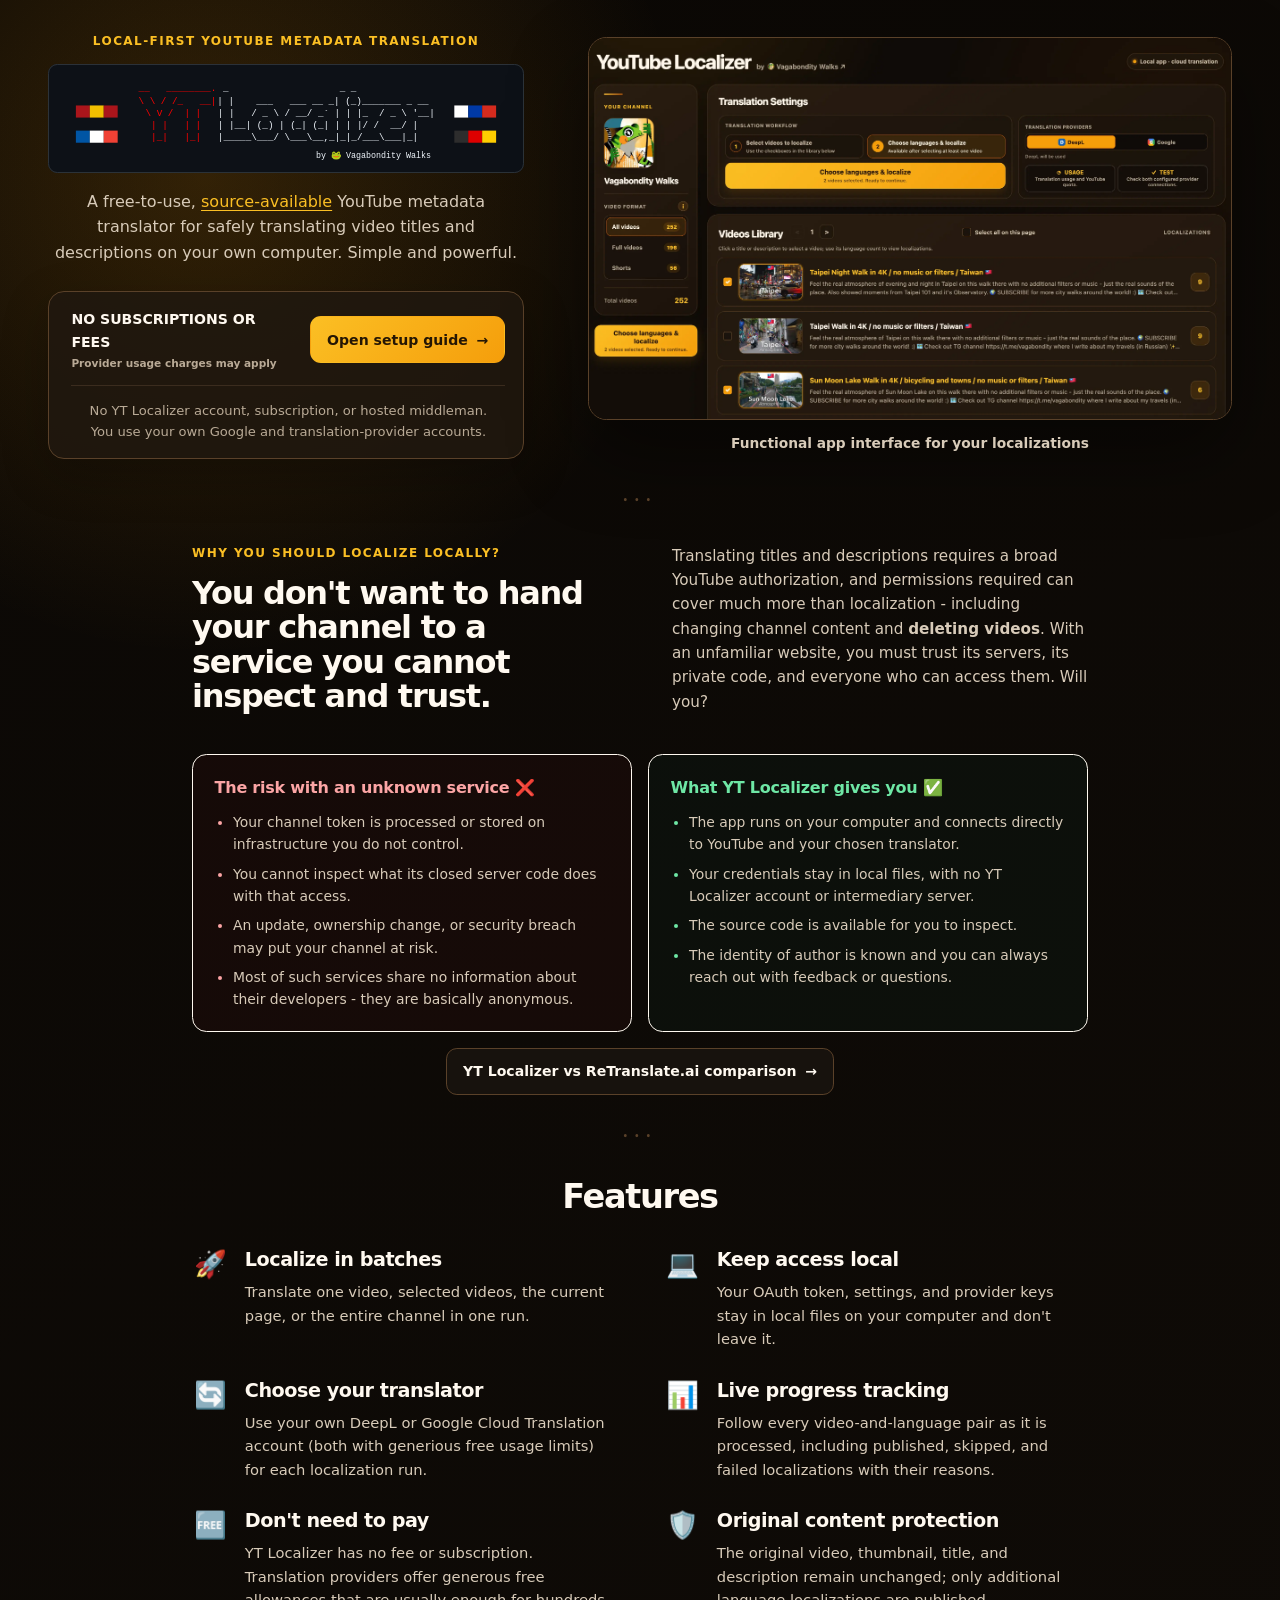
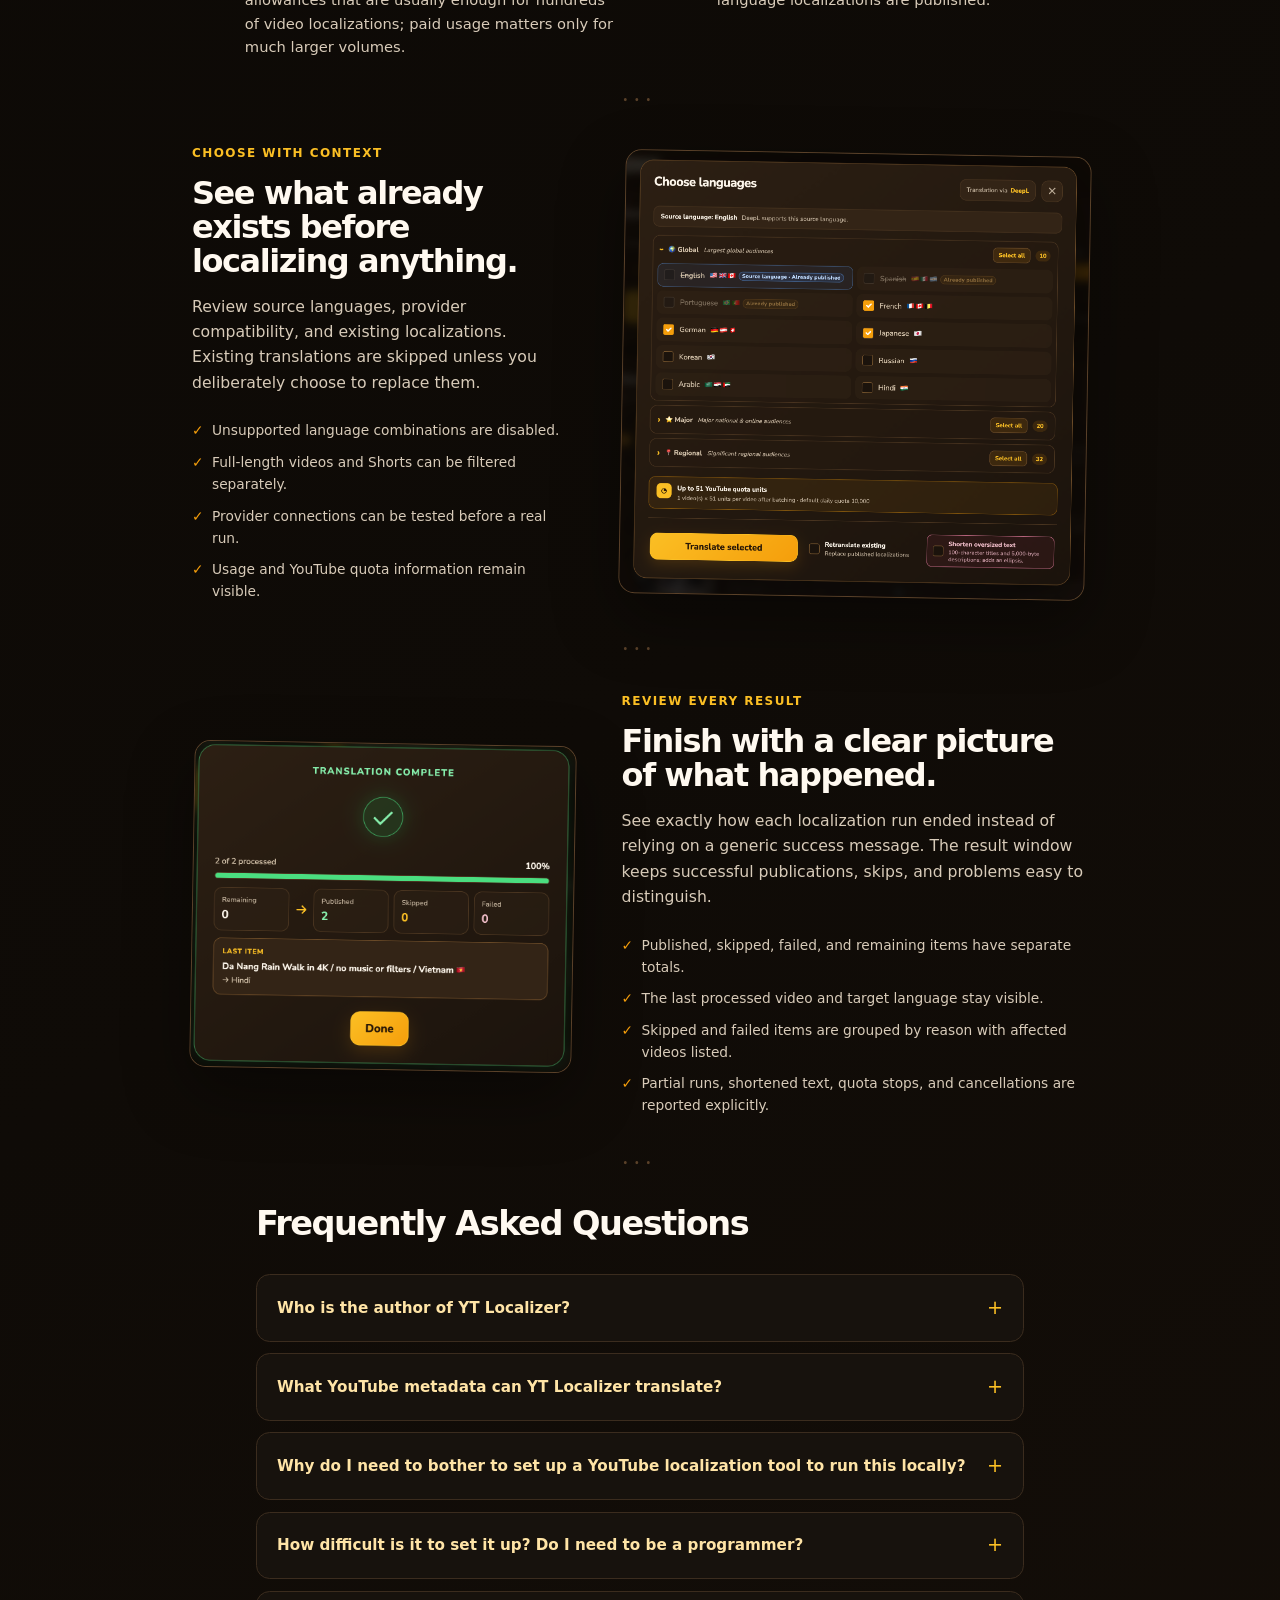
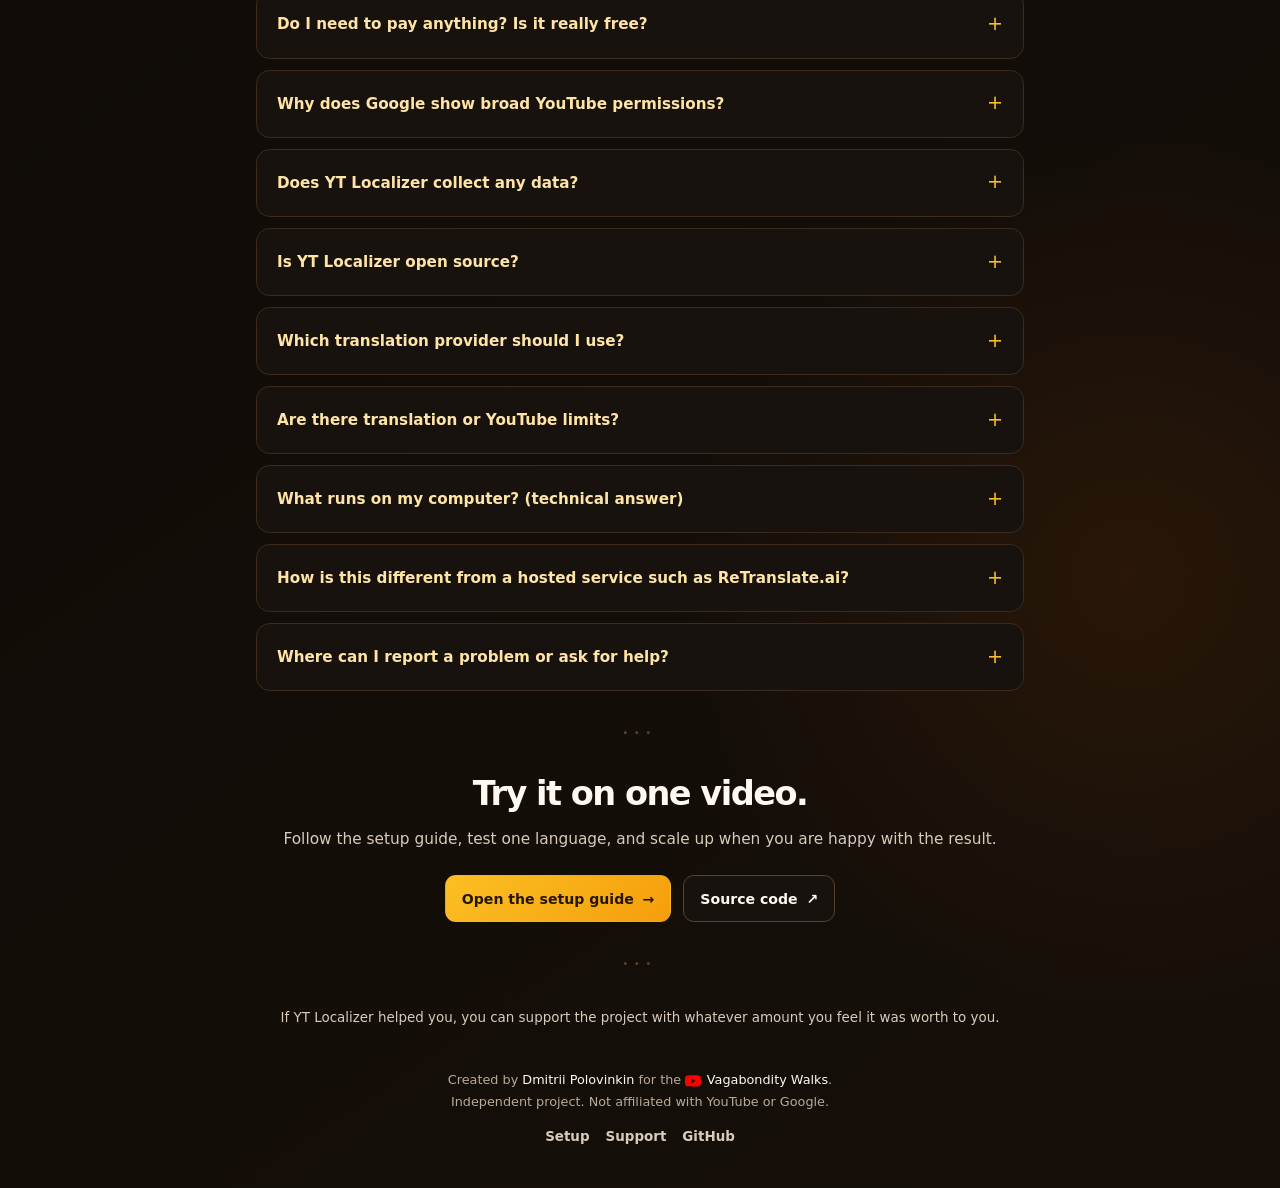
==== website/index.html @ a525a345 "new info on translations results on website" ====
<!doctype html>
<html lang="en">
<head>
    <meta charset="utf-8">
    <meta name="viewport" content="width=device-width, initial-scale=1">
    <meta name="theme-color" content="#0f0b07">
    <meta
        name="description"
        content="Free-to-use, source-available YouTube metadata translator for translating and publishing localized video titles and descriptions on your own computer."
    >
    <link rel="canonical" href="https://ytlocalizer.com/">
    <link rel="icon" href="favicon.svg?v=20260917-1" type="image/svg+xml">
    <link rel="stylesheet" href="styles.css?v=20260919-56">
    <title>YT Localizer — Local YouTube metadata translator</title>
</head>
<body>
    <a class="skip-link" href="#main-content">Skip to content</a>

    <main id="main-content">
        <section class="product-hero" id="top">
            <div class="hero-copy">
                <p class="eyebrow">Local-first YouTube metadata translation</p>
                <h1 class="visually-hidden">YT Localizer</h1>
                <img
                    class="hero-banner"
                    src="assets/yt-localizer-banner.svg"
                    alt="YT Localizer by Vagabondity Walks"
                    width="1025"
                    height="234"
                >
                <p class="hero-lead">
                    A free-to-use, <a href="https://github.com/Polovinkin/Vagabondity-YouTube-Localizer" target="_blank" rel="noopener noreferrer">source-available</a> YouTube metadata translator for safely translating video titles and descriptions on your own computer. Simple and powerful.
                </p>
                <div class="start-panel">
                    <div class="start-value">
                        <span>NO SUBSCRIPTIONS OR FEES<small>Provider usage charges may apply</small></span>
                    </div>
                    <a class="button button-primary" href="setup/">Open setup guide <span aria-hidden="true">→</span></a>
                    <p class="hero-note">No YT Localizer account, subscription, or hosted middleman. <br>You use your own Google and translation-provider accounts.</p>
                </div>
            </div>

            <figure class="hero-screenshot">
                <img
                    src="assets/app-overview.webp"
                    alt="YT Localizer video library showing channel videos, filters, translation provider controls, and localization status"
                    width="2872"
                    height="1706"
                >
                <figcaption class="app-preview-label">Functional app interface for your localizations</figcaption>
            </figure>
        </section>

        <div class="section-divider" aria-hidden="true">•••</div>

        <section class="local-section" id="why-local">
            <div class="local-intro">
                <div>
                    <p class="eyebrow">Why you should localize locally?</p>
                    <h2>You don't want to hand your channel to a service you cannot inspect and trust.</h2>
                </div>
                <p>
                    Translating titles and descriptions requires a broad YouTube authorization, and permissions required can cover much more than localization - including changing channel content and <b>deleting videos</b>. With an unfamiliar website, you must trust its servers, its private code, and everyone who can access them. Will you?
                </p>
            </div>

            <div class="local-points">
                <article class="risk-point">
                    <h3>The risk with an unknown service ❌</h3>
                    <ul>
                        <li>Your channel token is processed or stored on infrastructure you do not control.</li>
                        <li>You cannot inspect what its closed server code does with that access.</li>
                        <li>An update, ownership change, or security breach may put your channel at risk.</li>
                        <li>Most of such services share no information about their developers - they are basically anonymous.</li>
                    </ul>
                </article>
                <article class="benefit-point">
                    <h3>What YT Localizer gives you ✅</h3>
                    <ul>
                        <li>The app runs on your computer and connects directly to YouTube and your chosen translator.</li>
                        <li>Your credentials stay in local files, with no YT Localizer account or intermediary server.</li>
                        <li>The source code is available for you to inspect.</li>
                        <li>The identity of author is known and you can always reach out with feedback or questions.</li>
                    </ul>
                </article>
            </div>

            <div class="local-comparison-action">
                <a class="button button-secondary" href="comparison/">YT Localizer vs ReTranslate.ai comparison <span aria-hidden="true">→</span></a>
            </div>

        </section>

        <div class="section-divider" aria-hidden="true">•••</div>

        <section class="product-features" id="features">
            <h2 class="feature-section-title">Features</h2>
            <div class="feature-grid">
                <article>
                    <span class="feature-symbol" aria-hidden="true">🚀</span>
                    <div>
                        <h3>Localize in batches</h3>
                        <p>Translate one video, selected videos, the current page, or the entire channel in one run.</p>
                    </div>
                </article>
                <article>
                    <span class="feature-symbol" aria-hidden="true">💻</span>
                    <div>
                        <h3>Keep access local</h3>
                        <p>Your OAuth token, settings, and provider keys stay in local files on your computer and don't leave it.</p>
                    </div>
                </article>
                <article>
                    <span class="feature-symbol" aria-hidden="true">🔄</span>
                    <div>
                        <h3>Choose your translator</h3>
                        <p>Use your own DeepL or Google Cloud Translation account (both with generious free usage limits) for each localization run.</p>
                    </div>
                </article>
                <article>
                    <span class="feature-symbol" aria-hidden="true">📊</span>
                    <div>
                        <h3>Live progress tracking</h3>
                        <p>Follow every video-and-language pair as it is processed, including published, skipped, and failed localizations with their reasons.</p>
                    </div>
                </article>
                <article>
                    <span class="feature-symbol" aria-hidden="true">🆓</span>
                    <div>
                        <h3>Don't need to pay</h3>
                        <p>YT Localizer has no fee or subscription. Translation providers offer generous free allowances that are usually enough for hundreds of video localizations; paid usage matters only for much larger volumes.</p>
                    </div>
                </article>
                <article>
                    <span class="feature-symbol" aria-hidden="true">🛡️</span>
                    <div>
                        <h3>Original content protection</h3>
                        <p>The original video, thumbnail, title, and description remain unchanged; only additional language localizations are published.</p>
                    </div>
                </article>
            </div>

            <div class="section-divider" aria-hidden="true">•••</div>

            <div class="secondary-showcase">
                <div class="showcase-copy">
                    <p class="eyebrow">Choose with context</p>
                    <h2>See what already exists before localizing anything.</h2>
                    <p>
                        Review source languages, provider compatibility, and existing localizations. Existing translations are skipped unless you deliberately choose to replace them.
                    </p>
                    <ul>
                        <li>Unsupported language combinations are disabled.</li>
                        <li>Full-length videos and Shorts can be filtered separately.</li>
                        <li>Provider connections can be tested before a real run.</li>
                        <li>Usage and YouTube quota information remain visible.</li>
                    </ul>
                </div>
                <figure>
                    <img
                        src="assets/language-selection.webp"
                        alt="YT Localizer language selector showing available languages and existing localizations"
                        width="1643"
                        height="1283"
                        loading="lazy"
                    >
                </figure>
            </div>

            <div class="section-divider" aria-hidden="true">•••</div>

            <div class="secondary-showcase result-showcase">
                <figure>
                    <img
                        src="assets/result_window.webp"
                        alt="YT Localizer result window showing published, skipped, failed, and remaining localization totals"
                        width="1066"
                        height="913"
                        loading="lazy"
                    >
                </figure>
                <div class="showcase-copy">
                    <p class="eyebrow">Review every result</p>
                    <h2>Finish with a clear picture of what happened.</h2>
                    <p>
                        See exactly how each localization run ended instead of relying on a generic success message. The result window keeps successful publications, skips, and problems easy to distinguish.
                    </p>
                    <ul>
                        <li>Published, skipped, failed, and remaining items have separate totals.</li>
                        <li>The last processed video and target language stay visible.</li>
                        <li>Skipped and failed items are grouped by reason with affected videos listed.</li>
                        <li>Partial runs, shortened text, quota stops, and cancellations are reported explicitly.</li>
                    </ul>
                </div>
            </div>
        </section>

        <div class="section-divider" aria-hidden="true">•••</div>


        <!-- FAQ -->
        <section class="faq-section" id="questions">
            <div class="faq-heading">
                <h2>Frequently Asked Questions</h2>
            </div>

            <div class="faq-list">

                <details>
                    <summary>Who is the author of YT Localizer?<span aria-hidden="true">+</span></summary>
                    <div class="faq-answer">
                        <p>YT Localizer is created by a single developer Dmitrii Polovinkin (me!). I work in IT as data engineer for 7+ years, but I'm also a content creator - I make city walk videos on my channel <a href="https://www.youtube.com/@vagabondity" target="_blank" rel="noopener noreferrer">Vagabondity Walks</a>.
                        YT Localizer was originally created as a solution to translate my own 200+ videos to various world languages, and I realized it would be a great idea to also make it in such a way so other creators could use it too!</p>
                    </div>
                </details>


                <details>
                    <summary>What YouTube metadata can YT Localizer translate?<span aria-hidden="true">+</span></summary>
                    <div class="faq-answer">
                        <p>This tool translates YouTube video metadata — titles and descriptions — and publishes additional language versions through YouTube's localization fields. The original video, thumbnail, source title, and source description remain unchanged.</p>
                        <p>Existing localizations are skipped by default. Replacing them requires deliberately enabling the option to retranslate existing languages, which is a special feature and toggle we have.</p>
                    </div>
                </details>

                <details>
                    <summary>Why do I need to bother to set up a YouTube localization tool to run this locally?<span aria-hidden="true">+</span></summary>
                    <div class="faq-answer">
                        <p>If you are a content creator, YouTube channel may be your profession, creative archive, or a project built over years - it's an important and valuable project. 
                            But YouTube does not provide a permission limited only to title and description localizations.</p>
                        <p class="permission-warning"><strong>And this is mportant:</strong> the authorization which is used to update video metadata also includes permission to permanently delete videos from your channel. It will ask for a permission to literally "see, edit andp ermanently delete" YouTube videos, ratings, comments and captions".</p>
                        <p>Me personally, as a creator too, I would never give such an access to any third-party tool.
                            But YT Localizer lets you create and manage everything yourself - so you are not giving some other random app any the access to your channel.
                            The app runs only on your own computer and connects directly to YouTube and the translation provider you choose, without giving any hosted YT Localizer service access to your channel, which you can't control.</p>
                    </div>
                </details>


                <details>
                    <summary>How difficult is it to set it up? Do I need to be a programmer?<span aria-hidden="true">+</span></summary>
                    <div class="faq-answer">
                        <p>Not hard at all actually, it usually takes about 10 minutes and <b>requires no developer or IT experience!</b> Most of the time is spent creating your own Google Cloud project, OAuth client, and translation-provider access.</p>
                        <p>It's a necessary steps to ensure only use have and access and control of your channel. After setup, starting the app only takes one Terminal command. The <a href="setup/">step-by-step setup guide</a> includes separate clear instructions for macOS and Windows.</p>
                    </div>
                </details>

                <details>
                    <summary> Do I need to pay anything? Is it really free?<span aria-hidden="true">+</span></summary>
                    <div class="faq-answer">
                        <p>Yes, it's free! You don't have to pay anything to use YT Localizer to it's fullest extent! It has no purchase price, no subscription fee (do you really need another one in your life?), or any app-imposed limits!
                            Translation providers offer generous free allowances that are usually enough for literally hundreds of video localizations - and me, a YT Localizer developer myself used this tool to make those translations for my own channel.</p>
                        <p>But overall - getting started and using the app at normal volumes is effectively completely free for you. You only need to consider paid provider usage when translating at much larger volumes. Provider plans and free allowances can change, so check the current terms of the plan you choose before starting a large batch.</p>
                    </div>
                </details>

                <details id="youtube-permissions">
                    <summary>Why does Google show broad YouTube permissions?<span aria-hidden="true">+</span></summary>
                    <div class="faq-answer">
                        <p>As I've mentioned in a previous question, YouTube does not offer a narrow permission specifically for localization fields. The scope accepted for updating video metadata can also authorize actions such as video deletion.</p>
                        <p>But what's crucial here - the source code of YT Localizer, unlike other services found online, is completely publicly inspectable and contains no video-deletion API calls - you can see all the code!
                            <b>YT Localizer updates localization fields only - it does not upload, replace, or delete videos.</b></p>
                    </div>
                </details>

                <details>
                    <summary>Does YT Localizer collect any data?<span aria-hidden="true">+</span></summary>
                    <div class="faq-answer">
                        <p><b>No.</b> YT Localizer has no built-in analytics or telemetry and does not send usage information, channel details, credentials, or translation history to a YT Localizer server or any server whatsoever.</p>
                        <p>Usage counters and application settings are stored locally on your computer. Only the data required to perform a localization is sent directly to the services you configure: your chosen translation provider and YouTube itself.</p>
                    </div>
                </details>

                <details>
                    <summary>Is YT Localizer open source?<span aria-hidden="true">+</span></summary>
                    <div class="faq-answer">
                        <p>It is <strong>source-available, free-to-use proprietary software</strong>, but not open source under the OSI definition. The source is public so you can inspect how credentials and YouTube access are handled. You may download and run the unmodified app at no charge for channels you own or are authorized to manage. But redistribution, resale, rebranding, modified releases, competing products, and offering it as a hosted service are restricted. Your translations and other output remain yours to use and monetize.</p>
                        <p><a href="https://github.com/Polovinkin/Vagabondity-YouTube-Localizer/blob/main/LICENSE" target="_blank" rel="noopener noreferrer">Read the complete license <span aria-hidden="true">↗</span></a></p>
                    </div>
                </details>

                <details>
                    <summary>Which translation provider should I use?<span aria-hidden="true">+</span></summary>
                    <div class="faq-answer">
                        <p>DeepL is the simplest starting option because it requires only an API key. Google Cloud Translation is also supported and uses a service-account JSON key with billing enabled in your Google Cloud project.</p>
                        <p>You can configure either provider or both, test their connections, and select the provider for each localization run.</p>
                    </div>
                </details>

                <details>
                    <summary>Are there translation or YouTube limits?<span aria-hidden="true">+</span></summary>
                    <div class="faq-answer">
                        <p>YT Localizer adds no artificial limit. Translation volume depends on your provider plan, while publishing depends on YouTube's daily API quota.</p>
                        <p>If the YouTube quota is exhausted, the app enters a limited mode, keeps cached channel data available, shows the expected reset time, and lets you reconnect after access is restored.</p>
                    </div>
                </details>


                <details>
                    <summary>What runs on my computer? (technical answer)<span aria-hidden="true">+</span></summary>
                    <div class="faq-answer">
                        <p><code>uv</code> installs Python 3.12 and the exact locked dependencies into the project environment. The Flask interface listens only on <code>127.0.0.1:5050</code>, which points back to your own computer rather than exposing a public web server.</p>
                        <p>Private files such as <code>settings.toml</code>, Google credential JSON files, and <code>token.pickle</code> are excluded by <code>.gitignore</code>. They should never be published or shared.</p>
                    </div>
                </details>

                <details>
                    <summary>How is this different from a hosted service such as ReTranslate.ai?<span aria-hidden="true">+</span></summary>
                    <div class="faq-answer">
                        <ul>
                            <li><strong>Access:</strong> YT Localizer uses your own OAuth client locally instead of granting channel access to a hosted localizer.</li>
                            <li><strong>Transparency:</strong> its complete application source can be inspected.</li>
                            <li><strong>Limits:</strong> the app has no subscription or app-imposed translation cap; provider and YouTube quotas still apply.</li>
                            <li><strong>Workflow:</strong> it supports multi-video batches, provider compatibility checks, and detailed results for every attempted localization.</li>
                        </ul>
                        <p>The tradeoff is that you must complete the one-time local setup yourself. YT Localizer also focuses specifically on video titles and descriptions; it does not translate subtitles, channel metadata, or playlist metadata.</p>
                        <p><a href="comparison/">Open the full comparison table <span aria-hidden="true">→</span></a></p>
                    </div>
                </details>

                <details>
                    <summary>Where can I report a problem or ask for help?<span aria-hidden="true">+</span></summary>
                    <div class="faq-answer">
                        <p><a href="https://github.com/Polovinkin/Vagabondity-YouTube-Localizer/issues/new" target="_blank" rel="noopener noreferrer">Feel free to create a GitHub Issue</a> and include all the details and also the full error shown in Terminal plus the steps that led to it.</p>
                        <p>Please, don't include API keys, OAuth credential files, <code>settings.toml</code>, or <code>token.pickle</code> - it's all private.</p>
                    </div>
                </details>
            </div>
        </section>

        <div class="section-divider" aria-hidden="true">•••</div>

        <section class="final-cta">
            <h2>Try it on one video.</h2>
            <p>Follow the setup guide, test one language, and scale up when you are happy with the result.</p>
            <div class="cta-actions">
                <a class="button button-primary" href="setup/">Open the setup guide <span aria-hidden="true">→</span></a>
                <a class="button button-secondary" href="https://github.com/Polovinkin/Vagabondity-YouTube-Localizer" target="_blank" rel="noopener noreferrer">Source code <span aria-hidden="true">↗</span></a>
            </div>
        </section>
    </main>

    <div class="section-divider" aria-hidden="true">•••</div>

    <footer class="site-footer">
        <div class="donation-block">
            <script type="text/javascript" src="https://cdnjs.buymeacoffee.com/1.0.0/button.prod.min.js" data-name="bmc-button" data-slug="polovinkin" data-color="#f7ab15" data-emoji="☕" data-font="Poppins" data-text="Support YT Localizer" data-outline-color="#000000" data-font-color="#000000" data-coffee-color="#FFDD00"></script>
            <p>If YT Localizer helped you, you can support the project with whatever amount you feel it was worth to you.</p>
        </div>
        <div class="footer-copy">
            <p>
                Created by
                <a class="creator-link" href="https://github.com/Polovinkin" target="_blank" rel="noopener noreferrer">Dmitrii Polovinkin</a>
                for the
                <a class="channel-link" href="https://www.youtube.com/@vagabondity" target="_blank" rel="noopener noreferrer">
                    <svg class="youtube-icon" viewBox="0 0 24 24" fill="currentColor" xmlns="http://www.w3.org/2000/svg" aria-hidden="true">
                        <path d="M23.498 6.186a3.016 3.016 0 0 0-2.122-2.136C19.505 3.545 12 3.545 12 3.545s-7.505 0-9.377.505A3.017 3.017 0 0 0 .502 6.186C0 8.07 0 12 0 12s0 3.93.502 5.814a3.016 3.016 0 0 0 2.122 2.136c1.871.505 9.376.505 9.376.505s7.505 0 9.377-.505a3.015 3.015 0 0 0 2.122-2.136C24 15.93 24 12 24 12s0-3.93-.502-5.814zM9.545 15.568V8.432L15.818 12l-6.273 3.568z"/>
                    </svg>
                    Vagabondity Walks
                </a>.
            </p>
            <p>Independent project. Not affiliated with YouTube or Google.</p>
        </div>
        <div class="footer-links">
            <a href="setup/">Setup</a>
            <a href="https://github.com/Polovinkin/Vagabondity-YouTube-Localizer/issues/new" target="_blank" rel="noopener noreferrer">Support</a>
            <a href="https://github.com/Polovinkin/Vagabondity-YouTube-Localizer" target="_blank" rel="noopener noreferrer">GitHub</a>
        </div>
    </footer>
</body>
</html>
---- website/styles.css ----
:root {
    color-scheme: dark;
    --bg: #0f0b07;
    --bg-deep: #070605;
    --surface: #17120d;
    --surface-soft: #20180f;
    --line: #3b2c1e;
    --line-bright: #5a4129;
    --text: #fff9f0;
    --muted: #b9aa96;
    --muted-strong: #d8cbb9;
    --amber: #f59e0b;
    --amber-bright: #fbbf24;
    --amber-pale: #ffe4a6;
    --green: #6ee7a5;
    --content: 56rem;
    --reading: 48rem;
}

* {
    box-sizing: border-box;
}

html {
    min-width: 320px;
    scroll-behavior: smooth;
    scroll-padding-top: 1rem;
    background: var(--bg);
}

body {
    min-height: 100vh;
    min-height: 100svh;
    margin: 0;
    color: var(--text);
    background:
        radial-gradient(circle at 16% 4%, rgba(245, 158, 11, 0.17), transparent 30rem),
        radial-gradient(circle at 88% 86%, rgba(180, 83, 9, 0.13), transparent 28rem),
        linear-gradient(145deg, #0b0805, var(--bg) 52%, #160f09);
    font-family: "Nunito Sans", "Avenir Next", Inter, ui-sans-serif, system-ui,
        -apple-system, BlinkMacSystemFont, "Segoe UI", sans-serif;
    line-height: 1.6;
    -webkit-font-smoothing: antialiased;
}

img {
    display: block;
    max-width: 100%;
    height: auto;
}

a {
    color: inherit;
}

button {
    font: inherit;
}

code,
pre {
    font-family: "SFMono-Regular", Consolas, "Liberation Mono", monospace;
}

code {
    font-size: 0.88em;
}

.visually-hidden {
    position: absolute;
    width: 1px;
    height: 1px;
    overflow: hidden;
    clip: rect(0 0 0 0);
    clip-path: inset(50%);
    white-space: nowrap;
}

.skip-link {
    position: fixed;
    top: 0.75rem;
    left: 0.75rem;
    z-index: 100;
    padding: 0.6rem 0.8rem;
    border-radius: 0.45rem;
    color: var(--bg);
    background: var(--amber-bright);
    font-weight: 800;
    transform: translateY(-180%);
}

.skip-link:focus {
    transform: translateY(0);
}

.footer-links a {
    color: var(--muted-strong);
    font-size: 0.84rem;
    font-weight: 750;
    text-decoration: none;
}

.footer-links a:hover {
    color: var(--amber-bright);
}

.eyebrow {
    margin: 0 0 0.8rem;
    color: var(--amber-bright);
    font-size: 0.75rem;
    font-weight: 850;
    letter-spacing: 0.12em;
    text-transform: uppercase;
}

.button {
    display: inline-flex;
    align-items: center;
    justify-content: center;
    gap: 0.55rem;
    min-height: 2.9rem;
    padding: 0.7rem 1rem;
    border: 1px solid transparent;
    border-radius: 0.68rem;
    font-size: 0.88rem;
    font-weight: 850;
    text-align: center;
    text-decoration: none;
    transition: transform 150ms ease, border-color 150ms ease, color 150ms ease;
}

.button:hover {
    transform: translateY(-2px);
}

.button-primary {
    color: #241604;
    background: linear-gradient(135deg, var(--amber-bright), var(--amber));
}

.button-secondary {
    border-color: var(--line-bright);
    color: var(--text);
    background: var(--surface);
}

.button-secondary:hover {
    border-color: var(--amber);
    color: var(--amber-bright);
}

.product-hero {
    display: grid;
    grid-template-columns: minmax(0, 0.85fr) minmax(0, 1.15fr);
    align-items: center;
    gap: clamp(2rem, 5vw, 4rem);
    width: min(100% - 2rem, 74rem);
    margin: 0 auto;
    padding: clamp(1.25rem, 2.5vw, 2rem) 0 0;
    text-align: center;
}

.hero-copy {
    min-width: 0;
}

.hero-banner {
    width: min(100%, 36rem);
    margin: 0 auto;
}

.hero-lead {
    max-width: 36rem;
    margin: 1rem auto 0;
    color: var(--muted-strong);
    font-size: 1rem;
}

.hero-lead a {
    color: var(--amber-bright);
    text-underline-offset: 0.18em;
}

.hero-note {
    max-width: 38rem;
    margin: 0.55rem auto 0;
    color: var(--muted);
    font-size: 0.82rem;
}

.start-panel {
    display: grid;
    grid-template-columns: minmax(0, 1fr) auto;
    align-items: center;
    gap: 0.85rem 2rem;
    width: min(100%, 36rem);
    margin: 1.6rem auto 0;
    padding: 1rem 1.1rem 1rem 1.4rem;
    border: 1px solid var(--line-bright);
    border-radius: 1rem;
    background: rgba(32, 24, 15, 0.86);
    box-shadow: 0 1rem 3rem rgba(0, 0, 0, 0.22);
    text-align: left;
}

.start-panel .hero-note {
    grid-column: 1 / -1;
    max-width: none;
    margin: 0;
    padding-top: 0.85rem;
    border-top: 1px solid var(--line);
    text-align: center;
}

.app-preview-label {
    margin: 0.75rem auto 0;
    color: var(--muted-strong);
    font-size: 0.86rem;
    font-weight: 750;
    text-align: center;
}

.start-value {
    display: flex;
    align-items: center;
    gap: 1rem;
}

.start-value span,
.start-value small {
    display: block;
}

.start-value span {
    color: var(--text);
    font-size: 0.88rem;
    font-weight: 800;
}

.start-value small {
    margin-top: 0.12rem;
    color: var(--muted);
    font-size: 0.66rem;
    font-weight: 600;
}

.hero-screenshot {
    width: 100%;
    margin: 0;
}

.hero-screenshot img {
    width: 100%;
    border: 1px solid var(--line-bright);
    border-radius: 1.15rem;
    box-shadow: 0 2rem 5rem rgba(0, 0, 0, 0.42);
}

.section-divider {
    width: min(100% - 2rem, var(--content));
    margin: clamp(1.75rem, 3vw, 2.5rem) auto;
    color: var(--line-bright);
    font-size: 0.5rem;
    font-weight: 900;
    letter-spacing: 0.4rem;
    line-height: 1;
    text-align: center;
}

.local-section {
    width: min(100% - 2rem, var(--content));
    margin: 0 auto;
}

.local-intro {
    display: grid;
    grid-template-columns: repeat(2, minmax(0, 1fr));
    gap: clamp(2rem, 5vw, 4rem);
    align-items: start;
}

.local-intro h2 {
    margin: 0;
    font-size: clamp(1.5rem, 2.6vw, 2rem);
    letter-spacing: -0.04em;
    line-height: 1.08;
}

.local-intro > p {
    margin: 0;
    color: var(--muted-strong);
    font-size: 0.95rem;
}

.local-points {
    display: grid;
    grid-template-columns: repeat(2, minmax(0, 1fr));
    gap: 1rem;
    margin-top: 2.5rem;
}

.local-points article {
    padding: 1.25rem 1.35rem;
    border: 1px solid;
    border-radius: 0.9rem;
}

.local-points article + article {
    margin-left: 0;
}

.risk-point {
    border-color: rgba(248, 113, 113, 0.55);
    background: rgba(127, 29, 29, 0.08);
}

.benefit-point {
    border-color: rgba(110, 231, 165, 0.5);
    background: rgba(6, 95, 70, 0.08);
}

.risk-point h3 {
    color: #fca5a5;
}

.benefit-point h3 {
    color: var(--green);
}

.local-points h3 {
    margin: 0;
    font-size: 1rem;
    letter-spacing: -0.015em;
}

.local-points ul {
    margin: 0.65rem 0 0;
    padding-left: 1.15rem;
    color: var(--muted-strong);
    font-size: 0.87rem;
}

.local-points li + li {
    margin-top: 0.45rem;
}

.risk-point li::marker {
    color: #fca5a5;
}

.benefit-point li::marker {
    color: var(--green);
}

.local-comparison-action {
    margin-top: 1rem;
    text-align: center;
}

.product-features {
    width: min(100% - 2rem, var(--content));
    margin: 0 auto;
    padding: 0;
}

.feature-section-title {
    margin: 0 0 2rem;
    font-size: clamp(1.55rem, 2.8vw, 2.1rem);
    letter-spacing: -0.04em;
    line-height: 1.1;
    text-align: center;
}

.feature-grid {
    display: grid;
    grid-template-columns: 1fr 1fr;
    gap: 1.75rem 3rem;
}

.feature-grid article {
    display: grid;
    grid-template-columns: 2.3rem 1fr;
    gap: 1rem;
}

.feature-symbol {
    color: var(--amber-bright);
    font-size: 1.65rem;
    font-weight: 900;
    line-height: 1.2;
    text-align: center;
}

.feature-grid h3 {
    margin: 0;
    font-size: 1.2rem;
    letter-spacing: -0.025em;
    line-height: 1.2;
}

.feature-grid p {
    margin: 0.55rem 0 0;
    color: var(--muted-strong);
    font-size: 0.92rem;
}

.secondary-showcase {
    display: grid;
    grid-template-columns: minmax(0, 0.9fr) minmax(0, 1.1fr);
    align-items: center;
    gap: clamp(2rem, 4vw, 3rem);
    margin-top: 0;
}

.showcase-copy h2 {
    margin: 0;
    font-size: clamp(1.5rem, 2.5vw, 2rem);
    letter-spacing: -0.045em;
    line-height: 1.07;
}

.showcase-copy > p:not(.eyebrow) {
    margin: 1rem 0 0;
    color: var(--muted-strong);
    font-size: 0.98rem;
}

.showcase-copy ul {
    margin: 1.25rem 0 0;
    padding: 0;
    list-style: none;
}

.showcase-copy li {
    position: relative;
    padding: 0.3rem 0 0.3rem 1.25rem;
    color: var(--muted-strong);
    font-size: 0.86rem;
}

.showcase-copy li::before {
    position: absolute;
    left: 0;
    color: var(--amber);
    content: "✓";
}

.secondary-showcase figure {
    margin: 0;
}

.secondary-showcase img {
    width: min(100%, 30rem);
    margin-left: auto;
    border: 1px solid var(--line-bright);
    border-radius: 1rem;
    box-shadow: 0 1.5rem 4rem rgba(0, 0, 0, 0.38);
    transform: rotate(1deg);
}

.result-showcase img {
    width: min(100%, 27rem);
    margin-right: auto;
    margin-left: 0;
}

.faq-section {
    width: min(100% - 2rem, var(--reading));
    margin: 0 auto;
    padding: 0;
}

.faq-heading {
    margin-bottom: 2rem;
}

.faq-heading h2,
.final-cta h2,
.setup-heading h2 {
    margin: 0;
    font-size: clamp(1.55rem, 2.8vw, 2.1rem);
    letter-spacing: -0.045em;
    line-height: 1.08;
}

.faq-heading > p:last-child,
.final-cta > p,
.setup-heading > p:last-child {
    margin: 0.9rem 0 0;
    color: var(--muted-strong);
    font-size: 0.96rem;
}

.faq-list {
    display: grid;
    gap: 0.7rem;
}

.faq-list details {
    overflow: hidden;
    border: 1px solid var(--line);
    border-radius: 0.85rem;
    background: var(--surface);
}

.faq-list summary {
    display: flex;
    align-items: center;
    justify-content: space-between;
    gap: 1rem;
    padding: 1.1rem 1.25rem;
    color: var(--amber-pale);
    font-size: 0.95rem;
    font-weight: 850;
    cursor: pointer;
    list-style: none;
}

.faq-list summary::-webkit-details-marker {
    display: none;
}

.faq-list summary span {
    color: var(--amber-bright);
    font-size: 1.2rem;
    font-weight: 400;
    transition: transform 150ms ease;
}

.faq-list details[open] summary span {
    transform: rotate(45deg);
}

.faq-answer {
    padding: 0 1.25rem 1.25rem;
    color: var(--muted-strong);
    font-size: 0.88rem;
}

.faq-answer p {
    margin: 0.8rem 0 0;
}

.faq-answer p:first-child,
.faq-answer ul:first-child {
    margin-top: 0;
}

.faq-answer ul {
    margin: 0.8rem 0 0;
    padding-left: 1.2rem;
}

.faq-answer li + li {
    margin-top: 0.45rem;
}

.faq-answer a {
    color: var(--amber-bright);
}

.permission-warning {
    padding-left: 0.8rem;
    border-left: 2px solid var(--amber-bright);
    color: var(--amber-pale);
}

.final-cta {
    width: min(100% - 2rem, var(--reading));
    margin: 0 auto;
    padding: 0;
    text-align: center;
}

.cta-actions {
    display: flex;
    flex-wrap: wrap;
    justify-content: center;
    gap: 0.75rem;
    margin-top: 1.5rem;
}

.section {
    width: min(100% - 2rem, var(--content));
    margin: 0 auto;
    padding: 3.5rem 0 5rem;
}

.setup-section {
    display: grid;
    grid-template-columns: 11rem minmax(0, 1fr);
    gap: 0 2.5rem;
    padding-bottom: 0;
}

.setup-page {
    padding-top: 1.5rem;
}

.back-link {
    display: block;
    width: min(100% - 2rem, var(--content));
    margin: 0 auto;
    color: var(--muted);
    font-size: 0.8rem;
    font-weight: 750;
    text-decoration: none;
}

.back-link:hover {
    color: var(--amber-bright);
}

.comparison-page {
    padding-top: 1.5rem;
}

.comparison-section {
    width: min(100% - 2rem, 74rem);
    margin: 0 auto;
    padding: 3.5rem 0 4rem;
}

.comparison-heading {
    margin-bottom: 2rem;
    text-align: center;
}

.comparison-title-card {
    display: inline-block;
    padding: 0.9rem 1.25rem;
    border: 1px solid var(--line-bright);
    border-radius: 0.9rem;
    background: var(--surface);
}

.comparison-title-card h1 {
    margin: 0;
    font-size: clamp(1.65rem, 3.5vw, 2.4rem);
    letter-spacing: -0.035em;
    line-height: 1.1;
}

.comparison-heading > p {
    max-width: 42rem;
    margin: 0.9rem auto 0;
    color: var(--muted-strong);
    font-size: 0.96rem;
}

.comparison-table-wrap {
    overflow-x: auto;
    border: 1px solid var(--line-bright);
    border-radius: 0.9rem;
    background: rgba(23, 18, 13, 0.74);
}

.comparison-table-wrap:focus-visible {
    outline: 3px solid rgba(251, 191, 36, 0.45);
    outline-offset: 4px;
}

.comparison-table {
    width: 100%;
    min-width: 52rem;
    border-collapse: collapse;
    font-size: 0.8rem;
    line-height: 1.5;
}

.comparison-table th,
.comparison-table td {
    padding: 0.9rem 1rem;
    border-bottom: 1px solid var(--line);
    text-align: left;
    vertical-align: top;
}

.comparison-table thead th {
    color: var(--amber-pale);
    background: var(--surface-soft);
    font-size: 0.72rem;
    letter-spacing: 0.06em;
    text-transform: uppercase;
}

.comparison-table thead th:first-child,
.comparison-table tbody th {
    width: 18%;
}

.comparison-table thead th:not(:first-child) {
    width: 41%;
}

.comparison-table tbody th {
    color: var(--text);
    font-weight: 800;
}

.comparison-table td {
    color: var(--muted-strong);
}

.comparison-table tbody tr:last-child th,
.comparison-table tbody tr:last-child td {
    border-bottom: 0;
}

.comparison-table a {
    color: var(--amber-bright);
    text-underline-offset: 0.18em;
}

.setup-heading {
    grid-column: 1 / -1;
    margin-bottom: 2.5rem;
    text-align: center;
}

.setup-title-card {
    display: inline-block;
    padding: 0.9rem 1.25rem;
    border: 1px solid var(--line-bright);
    border-radius: 0.9rem;
    background: var(--surface);
}

.setup-title-card h1 {
    margin: 0;
    font-size: clamp(1.65rem, 3.5vw, 2.4rem);
    letter-spacing: -0.035em;
    line-height: 1.1;
}

.setup-heading > p:last-child {
    max-width: 42rem;
    margin-right: auto;
    margin-left: auto;
}

.setup-nav {
    position: sticky;
    top: 1.5rem;
    align-self: start;
}

.setup-nav > p {
    margin: 0 0 0.7rem;
    color: var(--muted);
    font-size: 0.68rem;
    font-weight: 850;
    letter-spacing: 0.11em;
    text-transform: uppercase;
}

.setup-nav ol {
    margin: 0;
    padding: 0;
    list-style: none;
}

.setup-nav li {
    border-left: 1px solid var(--line);
}

.setup-nav a {
    display: flex;
    align-items: center;
    gap: 0.65rem;
    padding: 0.55rem 0 0.55rem 0.75rem;
    color: var(--muted);
    font-size: 0.72rem;
    font-weight: 750;
    text-decoration: none;
}

.setup-nav a:hover,
.setup-nav a.is-active {
    color: var(--amber-bright);
}

.setup-nav a.is-active {
    margin-left: -1px;
    border-left: 2px solid var(--amber);
}

.setup-nav span {
    width: 1rem;
    color: var(--amber);
    font-size: 0.62rem;
    text-align: center;
}

.setup-content {
    min-width: 0;
}

.setup-step {
    padding-bottom: clamp(1.75rem, 3vw, 2.5rem);
}

.setup-step:last-child {
    padding-bottom: 0;
}

.setup-step:not(:first-child) {
    padding-top: clamp(1.5rem, 2.5vw, 2rem);
    border-top: 1px solid var(--line);
}

.step-kicker {
    display: flex;
    align-items: center;
    gap: 0.75rem;
    margin-bottom: 0.85rem;
    scroll-margin-top: 1rem;
}

.step-kicker span {
    flex: 0 0 auto;
    min-width: 2ch;
    color: var(--amber-bright);
    font-family: "SFMono-Regular", Consolas, monospace;
    font-size: clamp(1.25rem, 2vw, 1.5rem);
    font-weight: 700;
    line-height: 1.12;
}

.step-kicker h3 {
    max-width: 48rem;
    margin: 0;
    font-size: clamp(1.35rem, 2.2vw, 1.75rem);
    letter-spacing: -0.035em;
    line-height: 1.12;
}

.setup-step > p {
    max-width: 48rem;
    margin: 0.85rem 0 0;
    color: var(--muted-strong);
}

.setup-step a:not(.button):not(.local-url):not(.inline-action) {
    color: var(--amber-bright);
    text-underline-offset: 0.18em;
}

.guide-screenshot {
    width: min(100%, 32rem);
    margin: 1.25rem 0;
}

.guide-screenshot img {
    width: 100%;
    border: 1px solid var(--line-bright);
    border-radius: 0.9rem;
}

.inline-action {
    display: inline-flex;
    align-items: center;
    gap: 0.45rem;
    margin-top: 1.2rem;
    color: var(--amber-bright);
    font-size: 0.86rem;
    font-weight: 850;
    text-decoration: none;
}

.platform-grid {
    display: grid;
    grid-template-columns: 1fr 1fr;
    gap: 3rem;
    margin-top: 1.8rem;
}

.platform-card {
    padding-top: 1rem;
    border-top: 1px solid var(--line);
}

.platform-name {
    display: flex;
    align-items: center;
    gap: 0.5rem;
    font-size: 0.9rem;
    font-weight: 850;
}

.platform-name span,
.command-label span {
    color: var(--amber-bright);
}

.platform-card ol,
.provider-card ol,
.details-content ol {
    margin: 0.9rem 0 0;
    padding-left: 1.2rem;
    color: var(--muted-strong);
    font-size: 0.84rem;
}

.platform-card li + li,
.provider-card li + li,
.details-content li + li {
    margin-top: 0.4rem;
}

.explainer,
.note,
.authorization-box,
.success-panel {
    margin-top: 1.35rem;
    padding: 0.8rem 0 0.8rem 1rem;
    border-left: 2px solid var(--amber);
}

.explainer strong,
.success-panel strong {
    color: var(--amber-pale);
}

.explainer p,
.authorization-box p,
.success-panel p {
    margin: 0.35rem 0 0;
    color: var(--muted-strong);
    font-size: 0.84rem;
}

.command-group {
    margin-top: 1.1rem;
}

.command-label {
    margin: 0 0 0.4rem 0.2rem;
    color: var(--muted);
    font-size: 0.66rem;
    font-weight: 800;
}

pre {
    position: relative;
    overflow: auto;
    margin: 0;
    padding: 1rem 4.8rem 1rem 1rem;
    border: 1px solid var(--line);
    border-radius: 0.7rem;
    color: #f6e7d4;
    background: var(--bg-deep);
    font-size: 0.76rem;
    line-height: 1.65;
}

pre code {
    font-size: inherit;
}

.setup-step :not(pre) > code,
.faq-answer code {
    padding: 0.12em 0.32em;
    border: 1px solid var(--line-bright);
    border-radius: 0.3rem;
    color: var(--amber-pale);
    background: var(--surface-soft);
    white-space: nowrap;
    box-decoration-break: clone;
    -webkit-box-decoration-break: clone;
}

.copy-button {
    position: absolute;
    top: 0.55rem;
    right: 0.55rem;
    padding: 0.3rem 0.5rem;
    border: 1px solid var(--line-bright);
    border-radius: 0.4rem;
    color: var(--muted-strong);
    background: var(--surface);
    font-size: 0.62rem;
    font-weight: 800;
    cursor: pointer;
}

.copy-button:hover,
.copy-button.copied {
    border-color: var(--amber);
    color: var(--amber-bright);
}

.note {
    display: flex;
    align-items: flex-start;
    gap: 0.6rem;
    padding-top: 0.25rem;
    padding-bottom: 0.25rem;
    color: var(--muted) !important;
    font-size: 0.8rem;
}

.note > span[aria-hidden="true"] {
    flex: 0 0 auto;
    color: var(--amber-bright);
    font-weight: 900;
}

.note-text {
    min-width: 0;
}

.file-preview {
    margin-top: 1.35rem;
    padding: 0.85rem 1rem;
    border: 1px solid var(--line);
    border-radius: 0.65rem;
    color: var(--muted-strong);
    background: var(--bg-deep);
    font: 0.76rem/1.7 "SFMono-Regular", Consolas, monospace;
}

.file-child {
    padding-left: 1.3rem;
}

.file-preview em {
    margin-left: 0.6rem;
    color: var(--muted);
    font: normal 0.65rem/1.2 "Nunito Sans", "Avenir Next", sans-serif;
}

.file-preview-success .file-child {
    color: var(--green);
}

.instruction-list,
.check-list {
    margin: 1.5rem 0 0;
    padding: 0;
    list-style: none;
}

.instruction-list li,
.check-list li {
    display: grid;
    grid-template-columns: 1.6rem 1fr;
    align-items: baseline;
    gap: 0.7rem;
    padding: 0.35rem 0;
    color: var(--muted-strong);
}

.instruction-list li > span,
.check-list li > span {
    color: var(--amber-bright);
    font-size: 0.7rem;
    font-weight: 900;
}

.instruction-list div,
.check-list div {
    font-size: 0.88rem;
}

.provider-card {
    margin-top: 1.5rem;
    padding: 1.25rem 0;
    border-top: 1px solid var(--line);
}

.provider-heading strong,
.provider-heading small,
.provider-details summary strong,
.provider-details summary small {
    display: block;
}

.provider-heading small,
.provider-details summary small {
    margin-top: 0.1rem;
    color: var(--muted);
    font-size: 0.67rem;
}

.provider-details {
    overflow: hidden;
    margin-top: 1rem;
    padding: 0 0.9rem;
    border: 1px solid var(--line-bright);
    border-radius: 0.7rem;
    background: rgba(32, 24, 15, 0.55);
}

.provider-details summary {
    display: flex;
    align-items: center;
    justify-content: space-between;
    gap: 0.8rem;
    padding: 0.9rem 0;
    cursor: pointer;
    list-style: none;
}

.provider-details summary::-webkit-details-marker {
    display: none;
}

.details-arrow {
    color: var(--amber-bright);
    transition: transform 150ms ease;
}

.provider-details[open] .details-arrow {
    transform: rotate(180deg);
}

.details-content {
    padding: 0 0 1rem 1.2rem;
}

.code-section {
    color: var(--amber-bright);
}

.code-string {
    color: var(--green);
}

.command-primary pre {
    border-color: rgba(245, 158, 11, 0.42);
    box-shadow: inset 3px 0 var(--amber);
}

.authorization-box,
.success-panel {
    border-left-color: var(--green);
}

.authorization-box h4 {
    margin: 0;
    font-size: 0.95rem;
}

.local-url {
    display: inline-flex;
    align-items: center;
    gap: 0.55rem;
    margin-top: 0.75rem;
    color: #b8f7d2;
    font: 0.8rem/1.2 "SFMono-Regular", Consolas, monospace;
    text-decoration: none;
}

.pulse {
    width: 0.45rem;
    height: 0.45rem;
    border-radius: 50%;
    background: var(--green);
    box-shadow: 0 0 0.65rem rgba(110, 231, 165, 0.9);
}

.success-panel strong {
    color: #b8f7d2;
}

.success-panel p {
    color: #98d8b4;
}

.site-footer {
    display: flex;
    flex-direction: column;
    align-items: center;
    gap: 0.75rem;
    width: min(100% - 2rem, var(--content));
    margin: 0 auto;
    padding: 0 0 2.5rem;
    color: var(--muted);
    font-size: 0.8rem;
    text-align: center;
}

.donation-block {
    display: flex;
    flex-direction: column;
    align-items: center;
    gap: 0.65rem;
    margin-bottom: 1.75rem;
}

.donation-block .bmc-btn {
    min-width: 0 !important;
    height: 3rem !important;
    padding: 0 1.1rem !important;
    border-radius: 0.65rem !important;
    font-size: 1.05rem !important;
    line-height: 3rem !important;
}

.donation-block .bmc-btn img {
    width: 1.5rem !important;
    height: 1.5rem !important;
}

.donation-block p {
    margin: 0;
    color: var(--muted-strong);
    font-size: 0.84rem;
}

.footer-copy {
    text-align: center;
}

.footer-copy p {
    margin: 0.1rem 0;
}

.channel-link {
    display: inline-flex;
    align-items: center;
    gap: 0.35rem;
    color: var(--text);
    text-decoration: none;
    vertical-align: middle;
    white-space: nowrap;
}

.creator-link {
    color: var(--text);
    text-decoration: none;
    white-space: nowrap;
}

.creator-link:hover,
.channel-link:hover {
    color: var(--amber-bright);
}

.youtube-icon {
    flex: 0 0 auto;
    width: 1rem;
    height: 1rem;
    color: #ff0000;
}

.footer-links {
    display: flex;
    gap: 1rem;
    font-size: 0.7rem;
}

a:focus-visible,
button:focus-visible,
summary:focus-visible {
    outline: 3px solid rgba(251, 191, 36, 0.45);
    outline-offset: 4px;
}

@media (max-width: 56rem) {
    .product-hero {
        grid-template-columns: 1fr;
        width: min(100% - 2rem, var(--reading));
    }

    .secondary-showcase {
        grid-template-columns: 1fr;
    }

    .secondary-showcase figure {
        grid-row: 1;
    }

    .secondary-showcase img {
        transform: none;
    }

    .setup-section {
        grid-template-columns: 1fr;
    }

    .setup-nav {
        display: none;
    }

    .setup-heading,
    .setup-content {
        grid-column: 1;
    }

}

@media (max-width: 40rem) {
    .product-hero {
        padding-top: 1.5rem;
    }

    .start-panel {
        align-items: stretch;
        grid-template-columns: 1fr;
        gap: 1rem;
    }

    .start-panel .hero-note {
        grid-column: 1;
    }

    .start-panel .button {
        width: 100%;
    }

    .feature-grid,
    .platform-grid {
        grid-template-columns: 1fr;
        gap: 2rem;
    }

    .local-intro,
    .local-points {
        grid-template-columns: 1fr;
    }

    .local-intro {
        gap: 1rem;
    }

    .local-points {
        gap: 0;
    }

    .local-points article + article {
        margin: 1rem 0 0;
    }

    .feature-grid article {
        grid-template-columns: 1.9rem 1fr;
    }

    .faq-list summary {
        padding: 1rem;
    }

    .faq-answer {
        padding: 0 1rem 1rem;
    }

    .cta-actions {
        flex-direction: column;
    }

    .cta-actions .button {
        width: 100%;
    }

    pre {
        padding-top: 2.9rem;
        padding-right: 1rem;
        white-space: pre-wrap;
        word-break: break-word;
    }

    .copy-button {
        right: auto;
        left: 0.55rem;
    }

    .details-content {
        padding-left: 0;
    }
}

@media (prefers-reduced-motion: reduce) {
    html {
        scroll-behavior: auto;
    }

    *,
    *::before,
    *::after {
        transition-duration: 0.01ms !important;
    }
}
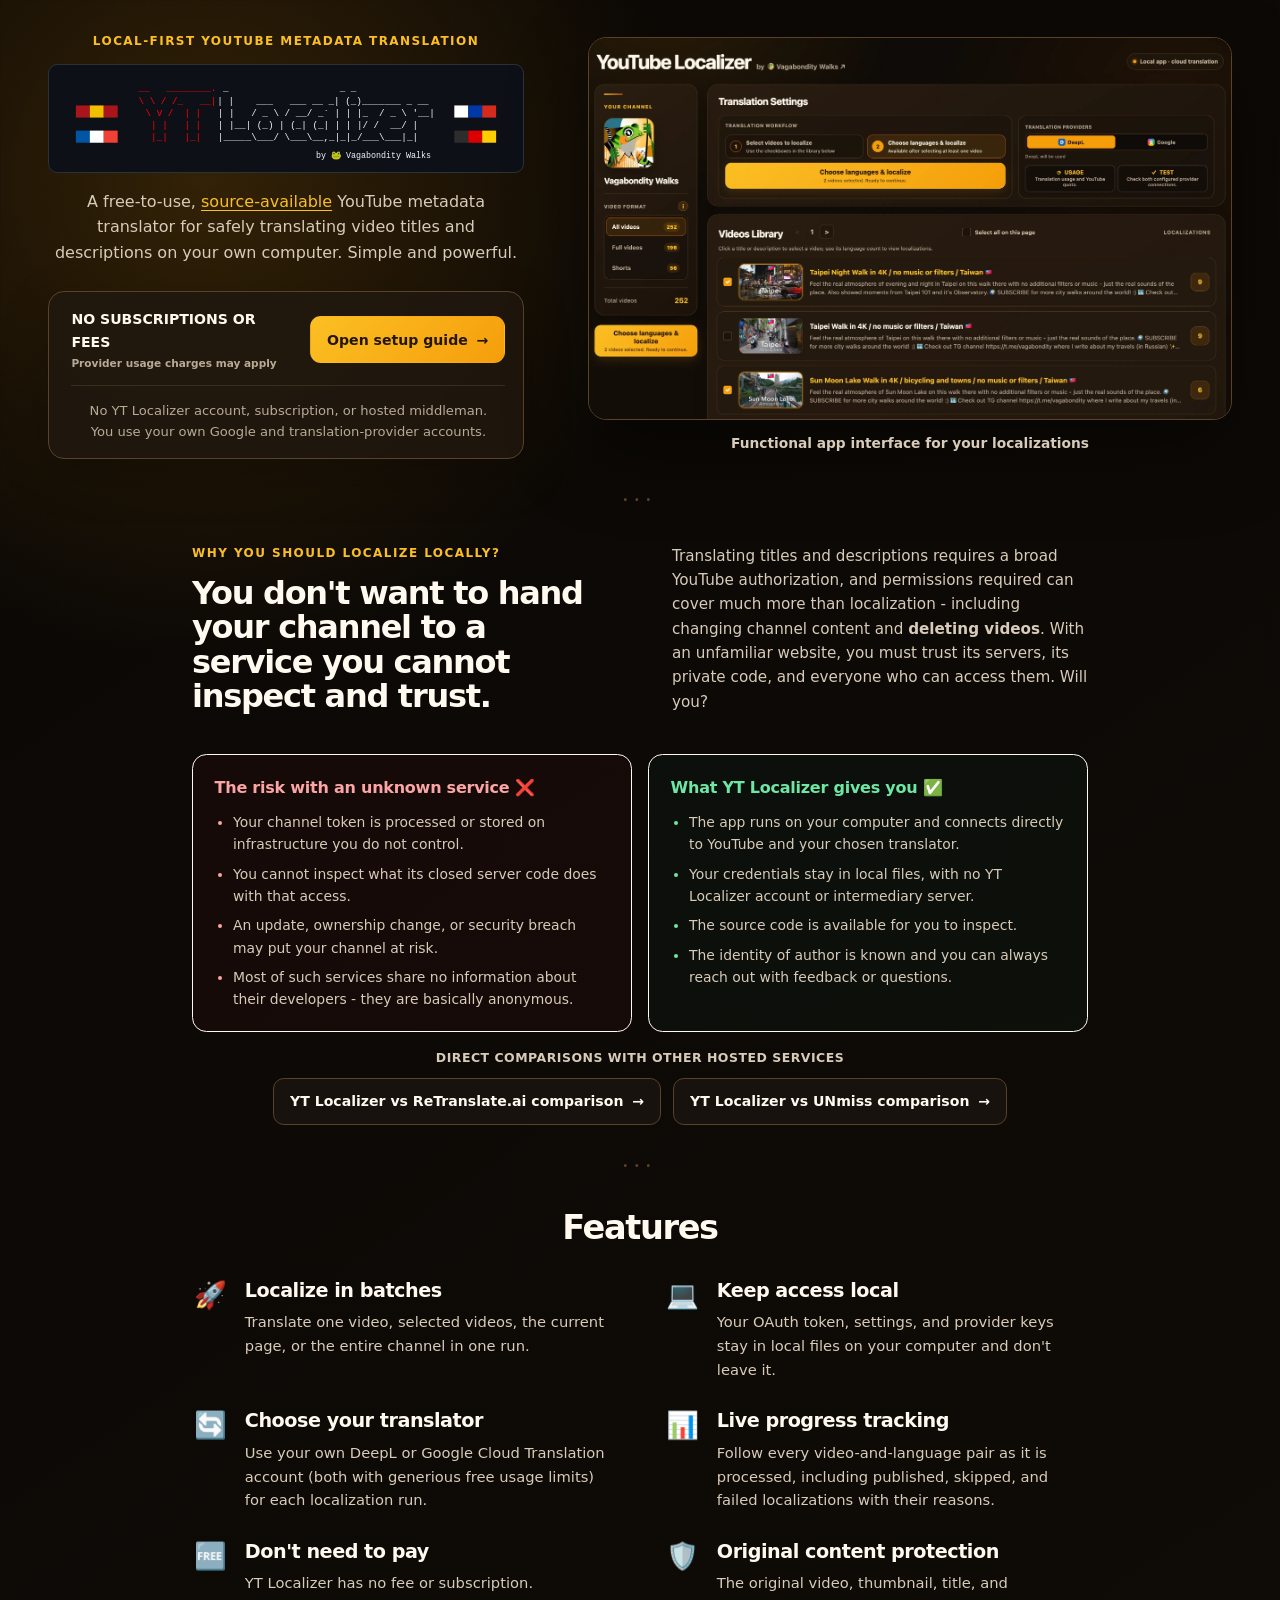
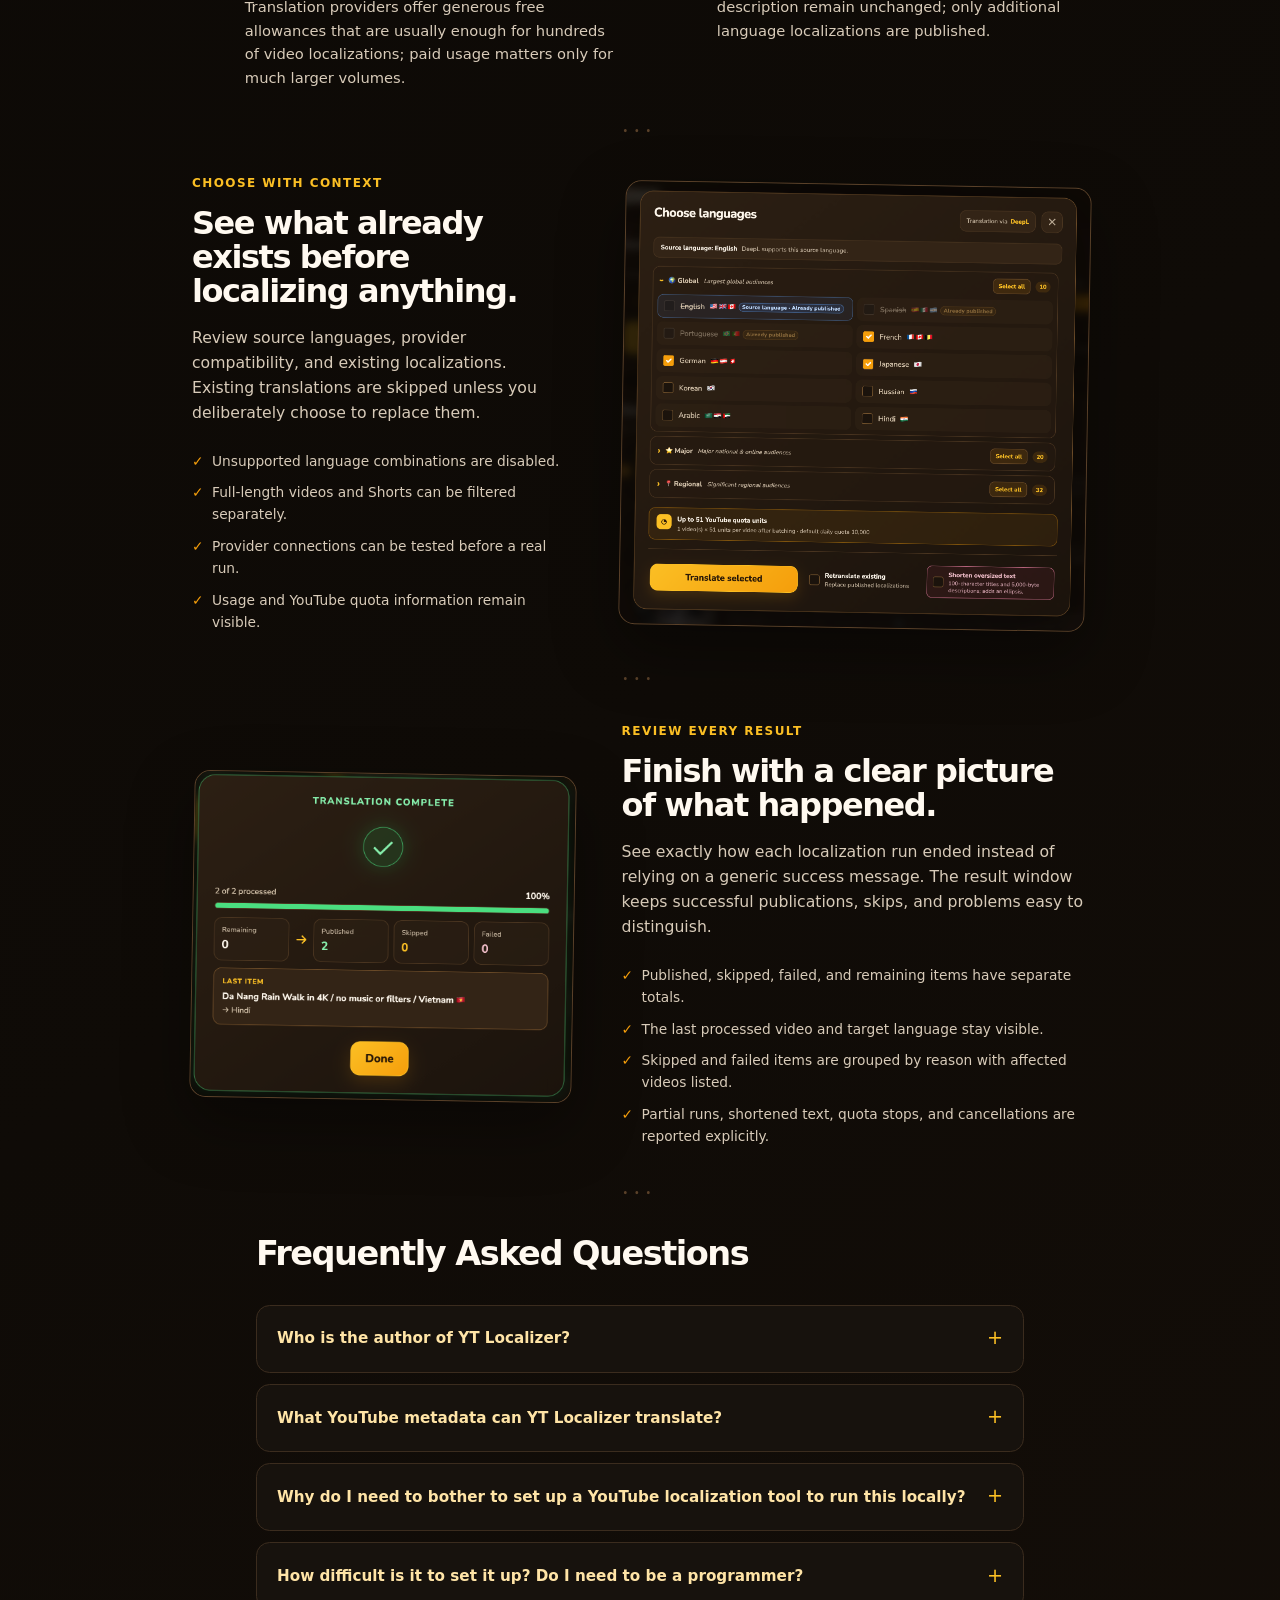
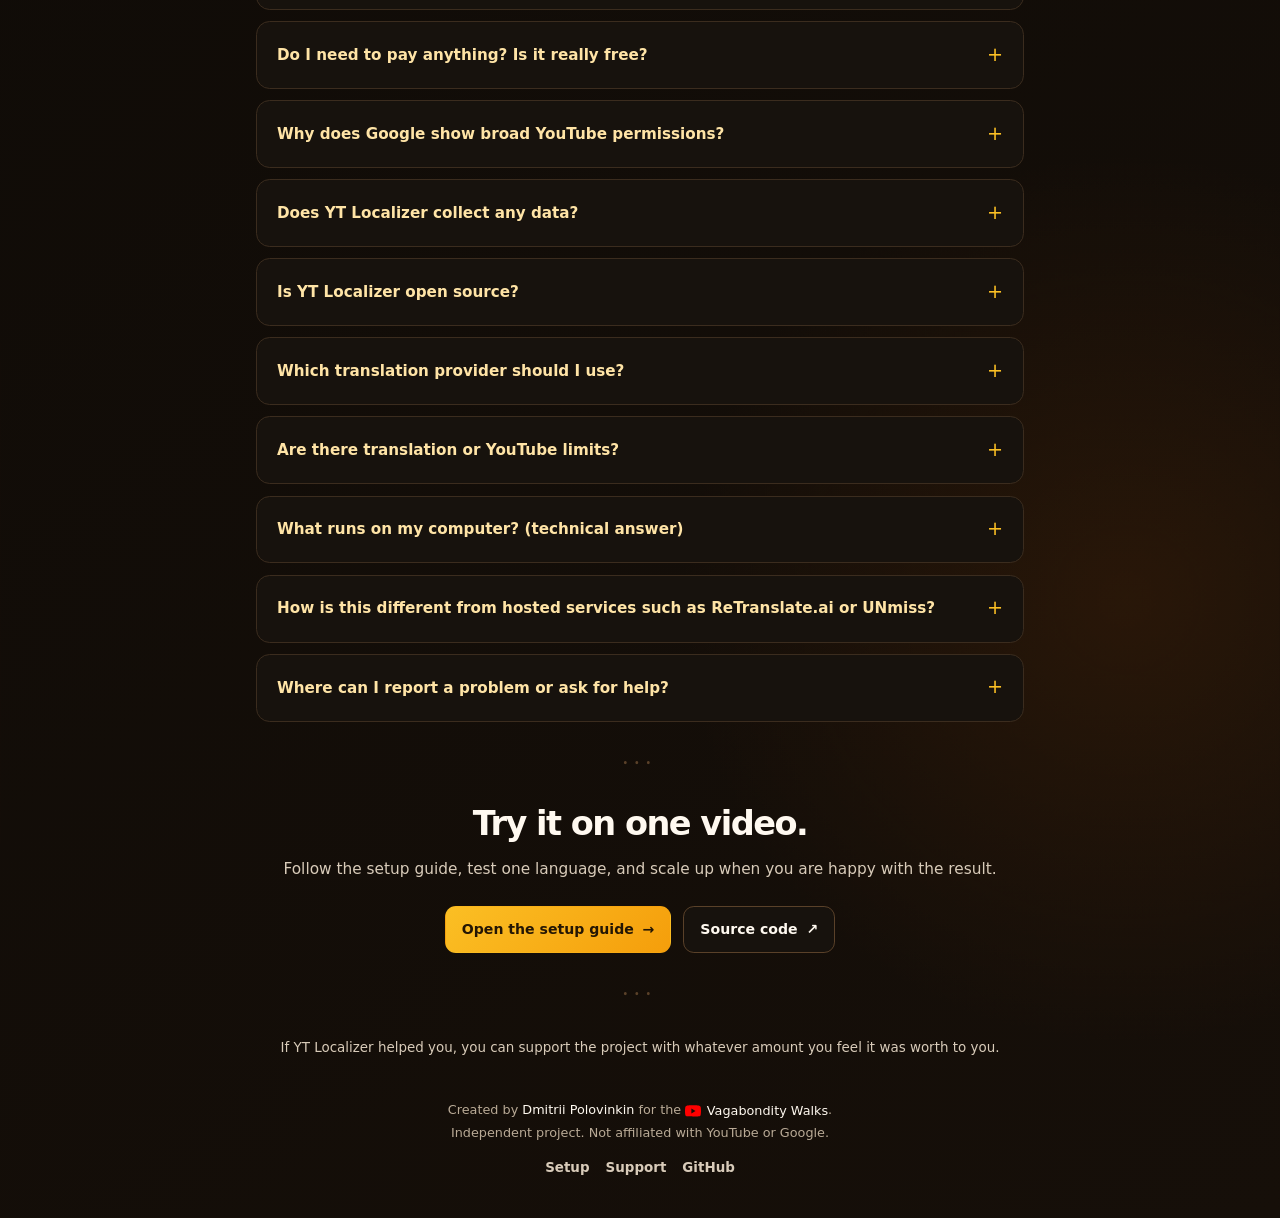
==== commit ed645ea3: "added new comparisons" ====
--- a/website/index.html
+++ b/website/index.html
@@ -8,10 +8,49 @@
         name="description"
         content="Free-to-use, source-available YouTube metadata translator for translating and publishing localized video titles and descriptions on your own computer."
     >
+    <meta name="robots" content="index, follow, max-image-preview:large, max-snippet:-1, max-video-preview:-1">
+    <meta property="og:site_name" content="YT Localizer">
+    <meta property="og:type" content="website">
+    <meta property="og:title" content="YT Localizer — Local YouTube metadata translator">
+    <meta
+        property="og:description"
+        content="Free-to-use, source-available YouTube metadata translator for translating and publishing localized video titles and descriptions on your own computer."
+    >
+    <meta property="og:url" content="https://ytlocalizer.com/">
+    <meta property="og:image" content="https://ytlocalizer.com/assets/app-overview.webp">
+    <meta property="og:image:type" content="image/webp">
+    <meta property="og:image:width" content="2872">
+    <meta property="og:image:height" content="1706">
+    <meta property="og:image:alt" content="YT Localizer video library and localization controls">
+    <meta name="twitter:card" content="summary_large_image">
+    <meta name="twitter:title" content="YT Localizer — Local YouTube metadata translator">
+    <meta
+        name="twitter:description"
+        content="Free-to-use, source-available YouTube metadata translator for translating and publishing localized video titles and descriptions on your own computer."
+    >
+    <meta name="twitter:image" content="https://ytlocalizer.com/assets/app-overview.webp">
+    <meta name="twitter:image:alt" content="YT Localizer video library and localization controls">
     <link rel="canonical" href="https://ytlocalizer.com/">
     <link rel="icon" href="favicon.svg?v=20260917-1" type="image/svg+xml">
     <link rel="stylesheet" href="styles.css?v=20260919-56">
     <title>YT Localizer — Local YouTube metadata translator</title>
+    <script type="application/ld+json">
+        {
+            "@context": "https://schema.org",
+            "@type": "WebSite",
+            "@id": "https://ytlocalizer.com/#website",
+            "url": "https://ytlocalizer.com/",
+            "name": "YT Localizer",
+            "alternateName": "YouTube Localizer by Vagabondity",
+            "description": "Free-to-use, source-available YouTube metadata translator for translating and publishing localized video titles and descriptions on your own computer.",
+            "inLanguage": "en",
+            "creator": {
+                "@type": "Person",
+                "name": "Dmitrii Polovinkin",
+                "url": "https://github.com/Polovinkin"
+            }
+        }
+    </script>
 </head>
 <body>
     <a class="skip-link" href="#main-content">Skip to content</a>
@@ -85,8 +124,10 @@
                 </article>
             </div>
 
+            <p class="comparison-links-label">Direct comparisons with other hosted services</p>
             <div class="local-comparison-action">
-                <a class="button button-secondary" href="comparison/">YT Localizer vs ReTranslate.ai comparison <span aria-hidden="true">→</span></a>
+                <a class="button button-secondary" href="comparison/retranslate/">YT Localizer vs ReTranslate.ai comparison <span aria-hidden="true">→</span></a>
+                <a class="button button-secondary" href="comparison/unmiss/">YT Localizer vs UNmiss comparison <span aria-hidden="true">→</span></a>
             </div>
 
         </section>
@@ -289,7 +330,9 @@
                 <details>
                     <summary>Are there translation or YouTube limits?<span aria-hidden="true">+</span></summary>
                     <div class="faq-answer">
-                        <p>YT Localizer adds no artificial limit. Translation volume depends on your provider plan, while publishing depends on YouTube's daily API quota.</p>
+                        <p>YT Localizer does not impose a permanent usage cap. Translation volume depends on your provider plan. For Google Cloud Translation, a local safety limit stops requests at 490,000 characters per month by default; you can disable it in the app's Usage section to allow paid translations.</p>
+                        <p>Publishing depends on your YouTube Data API quota. The standard allowance is 10,000 units per day, although your project may have a different limit. YT Localizer uses about 51 units per selected video when publishing a localization batch.</p>
+                        <p>Check your current limits and usage: <a href="https://www.deepl.com/your-account/keys" target="_blank" rel="noopener noreferrer">DeepL API keys &amp; limits <span aria-hidden="true">↗</span></a>, <a href="https://console.cloud.google.com/iam-admin/quotas?service=translate.googleapis.com" target="_blank" rel="noopener noreferrer">Google Translation quotas &amp; limits <span aria-hidden="true">↗</span></a>, <a href="https://console.cloud.google.com/apis/api/youtube.googleapis.com/quotas" target="_blank" rel="noopener noreferrer">YouTube exact usage &amp; quota <span aria-hidden="true">↗</span></a>, and <a href="https://developers.google.com/youtube/v3/determine_quota_cost" target="_blank" rel="noopener noreferrer">YouTube quota costs <span aria-hidden="true">↗</span></a>.</p>
                         <p>If the YouTube quota is exhausted, the app enters a limited mode, keeps cached channel data available, shows the expected reset time, and lets you reconnect after access is restored.</p>
                     </div>
                 </details>
@@ -298,13 +341,16 @@
                 <details>
                     <summary>What runs on my computer? (technical answer)<span aria-hidden="true">+</span></summary>
                     <div class="faq-answer">
-                        <p><code>uv</code> installs Python 3.12 and the exact locked dependencies into the project environment. The Flask interface listens only on <code>127.0.0.1:5050</code>, which points back to your own computer rather than exposing a public web server.</p>
-                        <p>Private files such as <code>settings.toml</code>, Google credential JSON files, and <code>token.pickle</code> are excluded by <code>.gitignore</code>. They should never be published or shared.</p>
-                    </div>
-                </details>
-
-                <details>
-                    <summary>How is this different from a hosted service such as ReTranslate.ai?<span aria-hidden="true">+</span></summary>
+                        <p><code>uv</code> downloads a managed Python 3.12 installation if needed and creates an isolated <code>.venv</code> with the exact dependency versions recorded in <code>uv.lock</code>. It does not replace your system Python.</p>
+                        <p>The Flask interface listens only on <code>127.0.0.1:5050</code>, so it can be opened only from your computer. The app runs only while the Terminal command is running — press <code>Ctrl+C</code> to stop it. It does not install a background service or start automatically with your computer.</p>
+                        <p>Your browser communicates with the local Flask app. The app then makes outbound connections directly to Google/YouTube and the translation provider you selected. There is no YT Localizer cloud server between them.</p>
+                        <p>Credentials and settings remain in local files such as <code>config/settings.toml</code>, Google credential JSON files, and <code>token.pickle</code>. The video library cache is kept in memory and disappears when the app stops; the local Google usage counter is stored in <code>config/usage.json</code>.</p>
+                        <p>These private files are excluded by <code>.gitignore</code> to help prevent accidental commits, but they are not encrypted by YT Localizer and should never be published or shared.</p>
+                    </div>
+                </details>
+
+                <details>
+                    <summary>How is this different from hosted services such as ReTranslate.ai or UNmiss?<span aria-hidden="true">+</span></summary>
                     <div class="faq-answer">
                         <ul>
                             <li><strong>Access:</strong> YT Localizer uses your own OAuth client locally instead of granting channel access to a hosted localizer.</li>
@@ -313,7 +359,8 @@
                             <li><strong>Workflow:</strong> it supports multi-video batches, provider compatibility checks, and detailed results for every attempted localization.</li>
                         </ul>
                         <p>The tradeoff is that you must complete the one-time local setup yourself. YT Localizer also focuses specifically on video titles and descriptions; it does not translate subtitles, channel metadata, or playlist metadata.</p>
-                        <p><a href="comparison/">Open the full comparison table <span aria-hidden="true">→</span></a></p>
+                        <p><a href="comparison/retranslate/">Compare with ReTranslate.ai <span aria-hidden="true">→</span></a></p>
+                        <p><a href="comparison/unmiss/">Compare with UNmiss <span aria-hidden="true">→</span></a></p>
                     </div>
                 </details>
 
--- a/website/styles.css
+++ b/website/styles.css
@@ -352,8 +352,22 @@
     color: var(--green);
 }
 
+.comparison-links-label {
+    margin: 1rem 0 0;
+    color: var(--muted-strong);
+    font-size: 0.78rem;
+    font-weight: 800;
+    letter-spacing: 0.04em;
+    text-align: center;
+    text-transform: uppercase;
+}
+
 .local-comparison-action {
-    margin-top: 1rem;
+    display: flex;
+    flex-wrap: wrap;
+    justify-content: center;
+    gap: 0.75rem;
+    margin-top: 0.65rem;
     text-align: center;
 }
 
@@ -648,6 +662,35 @@
     font-size: 0.96rem;
 }
 
+.not-found-page {
+    display: grid;
+    min-height: 100vh;
+    min-height: 100svh;
+    place-items: center;
+    padding: 2rem 1rem;
+}
+
+.not-found-card {
+    width: min(100%, 36rem);
+    padding: clamp(2rem, 6vw, 4rem);
+    border: 1px solid var(--line-bright);
+    border-radius: 1rem;
+    background: rgba(23, 18, 13, 0.82);
+    text-align: center;
+}
+
+.not-found-card h1 {
+    margin: 0;
+    font-size: clamp(2rem, 8vw, 3.5rem);
+    letter-spacing: -0.04em;
+    line-height: 1.05;
+}
+
+.not-found-card > p:not(.eyebrow) {
+    margin: 1rem auto 0;
+    color: var(--muted-strong);
+}
+
 .comparison-table-wrap {
     overflow-x: auto;
     border: 1px solid var(--line-bright);
@@ -1247,6 +1290,8 @@
 
 .footer-links {
     display: flex;
+    flex-wrap: wrap;
+    justify-content: center;
     gap: 1rem;
     font-size: 0.7rem;
 }
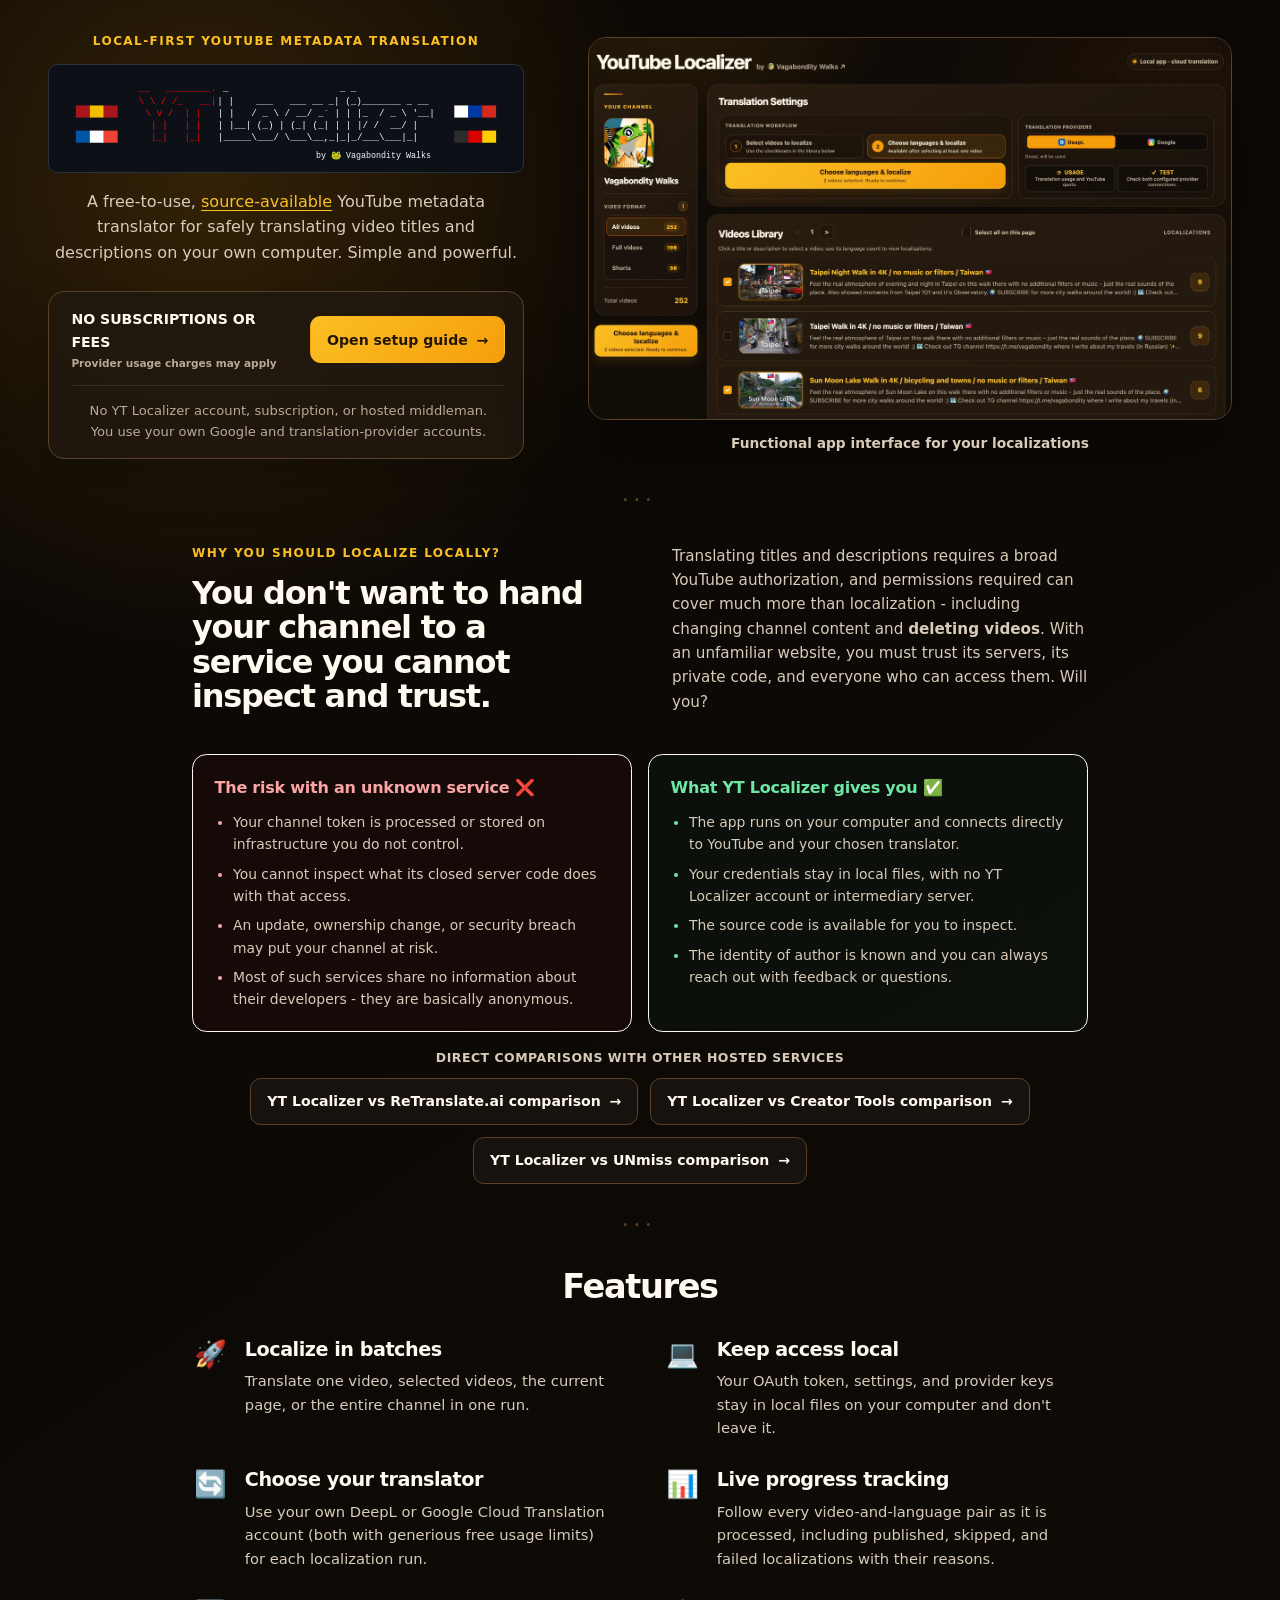
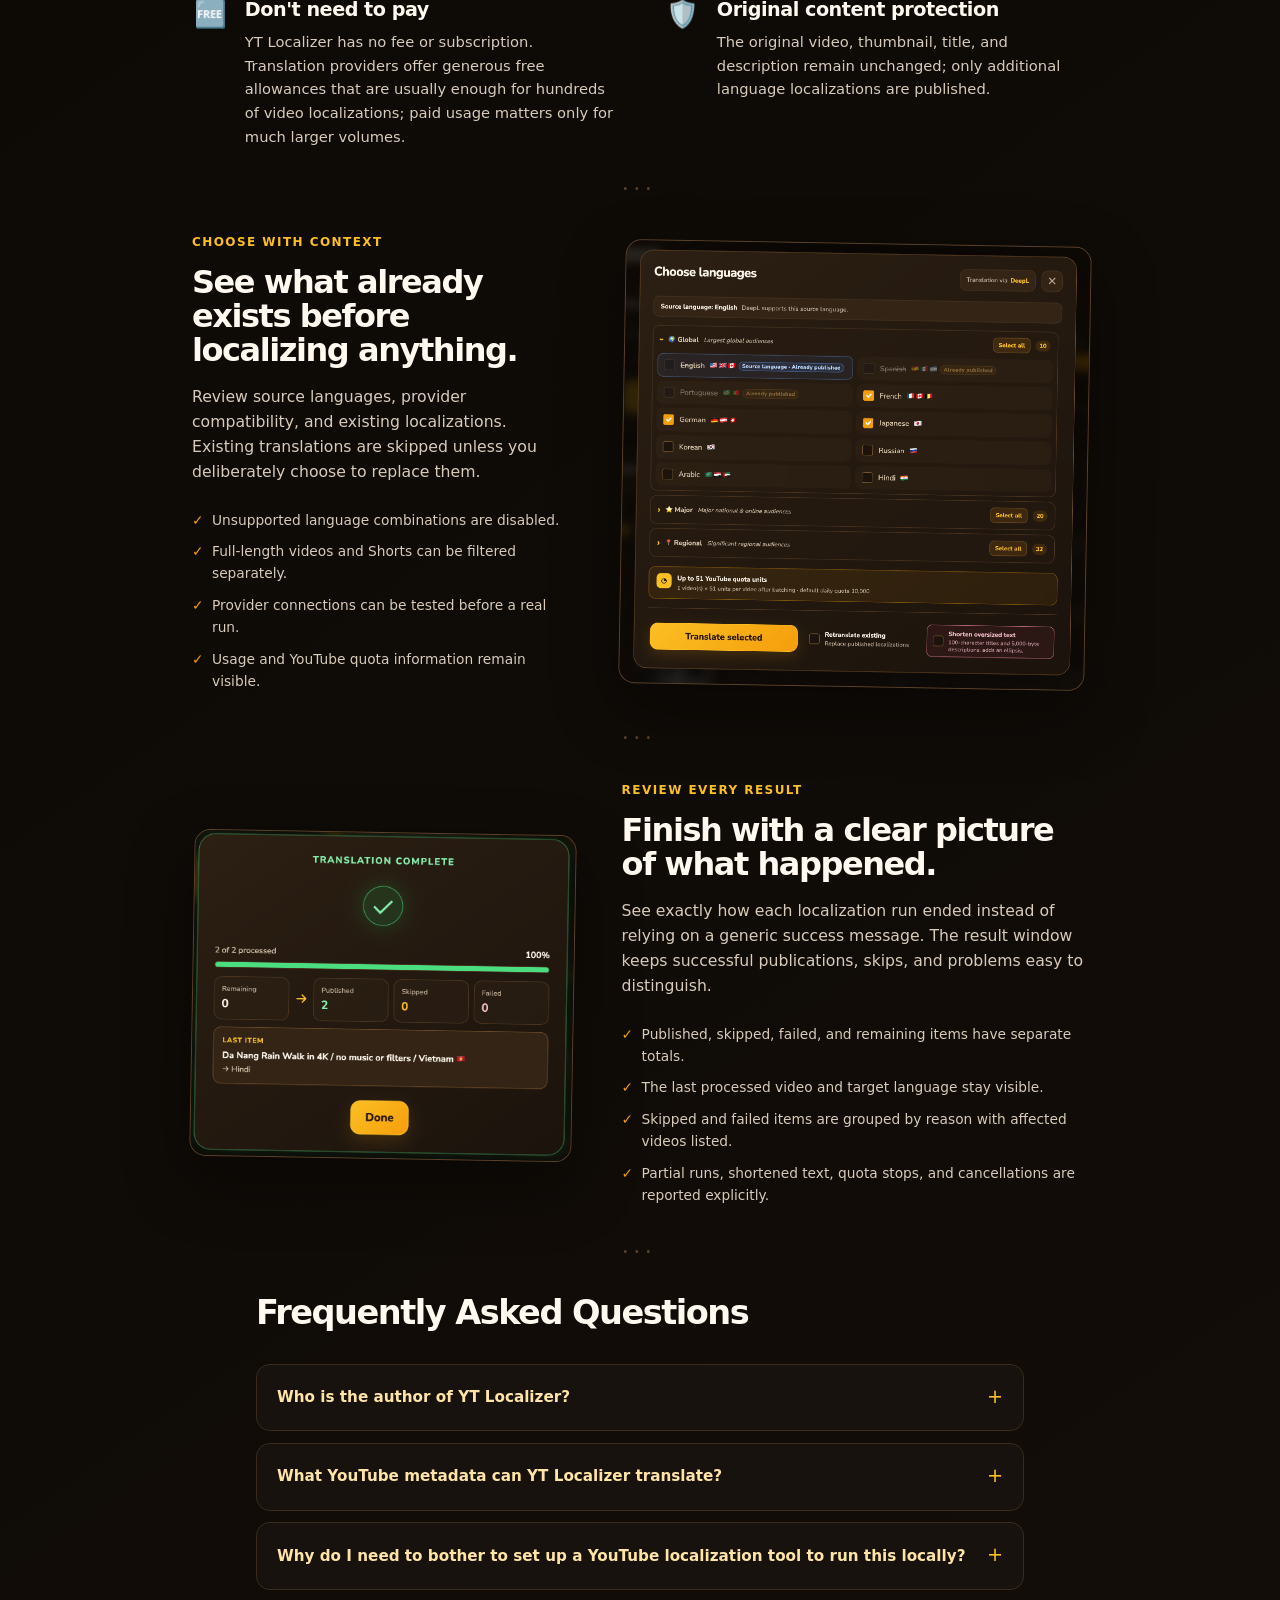
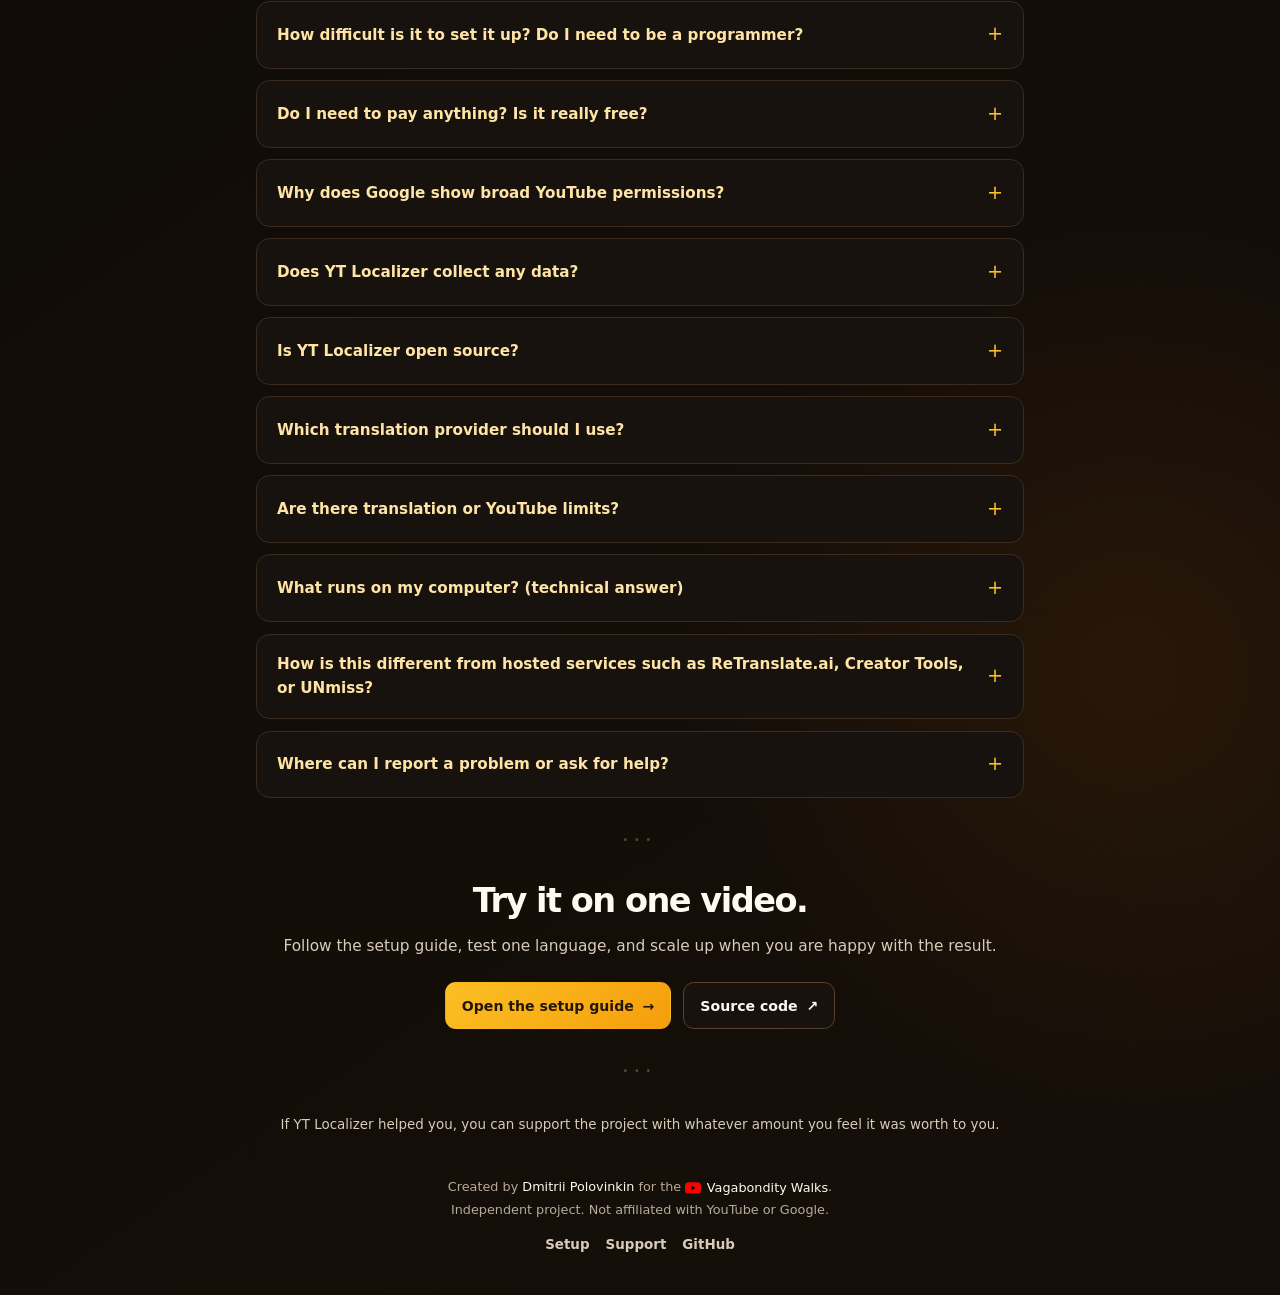
==== commit 1d661ec5: "new comparison with creator tools" ====
--- a/website/index.html
+++ b/website/index.html
@@ -127,6 +127,7 @@
             <p class="comparison-links-label">Direct comparisons with other hosted services</p>
             <div class="local-comparison-action">
                 <a class="button button-secondary" href="comparison/retranslate/">YT Localizer vs ReTranslate.ai comparison <span aria-hidden="true">→</span></a>
+                <a class="button button-secondary" href="comparison/creator-tools/">YT Localizer vs Creator Tools comparison <span aria-hidden="true">→</span></a>
                 <a class="button button-secondary" href="comparison/unmiss/">YT Localizer vs UNmiss comparison <span aria-hidden="true">→</span></a>
             </div>
 
@@ -350,7 +351,7 @@
                 </details>
 
                 <details>
-                    <summary>How is this different from hosted services such as ReTranslate.ai or UNmiss?<span aria-hidden="true">+</span></summary>
+                    <summary>How is this different from hosted services such as ReTranslate.ai, Creator Tools, or UNmiss?<span aria-hidden="true">+</span></summary>
                     <div class="faq-answer">
                         <ul>
                             <li><strong>Access:</strong> YT Localizer uses your own OAuth client locally instead of granting channel access to a hosted localizer.</li>
@@ -360,6 +361,7 @@
                         </ul>
                         <p>The tradeoff is that you must complete the one-time local setup yourself. YT Localizer also focuses specifically on video titles and descriptions; it does not translate subtitles, channel metadata, or playlist metadata.</p>
                         <p><a href="comparison/retranslate/">Compare with ReTranslate.ai <span aria-hidden="true">→</span></a></p>
+                        <p><a href="comparison/creator-tools/">Compare with Creator Tools <span aria-hidden="true">→</span></a></p>
                         <p><a href="comparison/unmiss/">Compare with UNmiss <span aria-hidden="true">→</span></a></p>
                     </div>
                 </details>
--- a/website/styles.css
+++ b/website/styles.css
@@ -662,6 +662,10 @@
     font-size: 0.96rem;
 }
 
+.comparison-heading > .comparison-summary-wide {
+    max-width: 64rem;
+}
+
 .not-found-page {
     display: grid;
     min-height: 100vh;
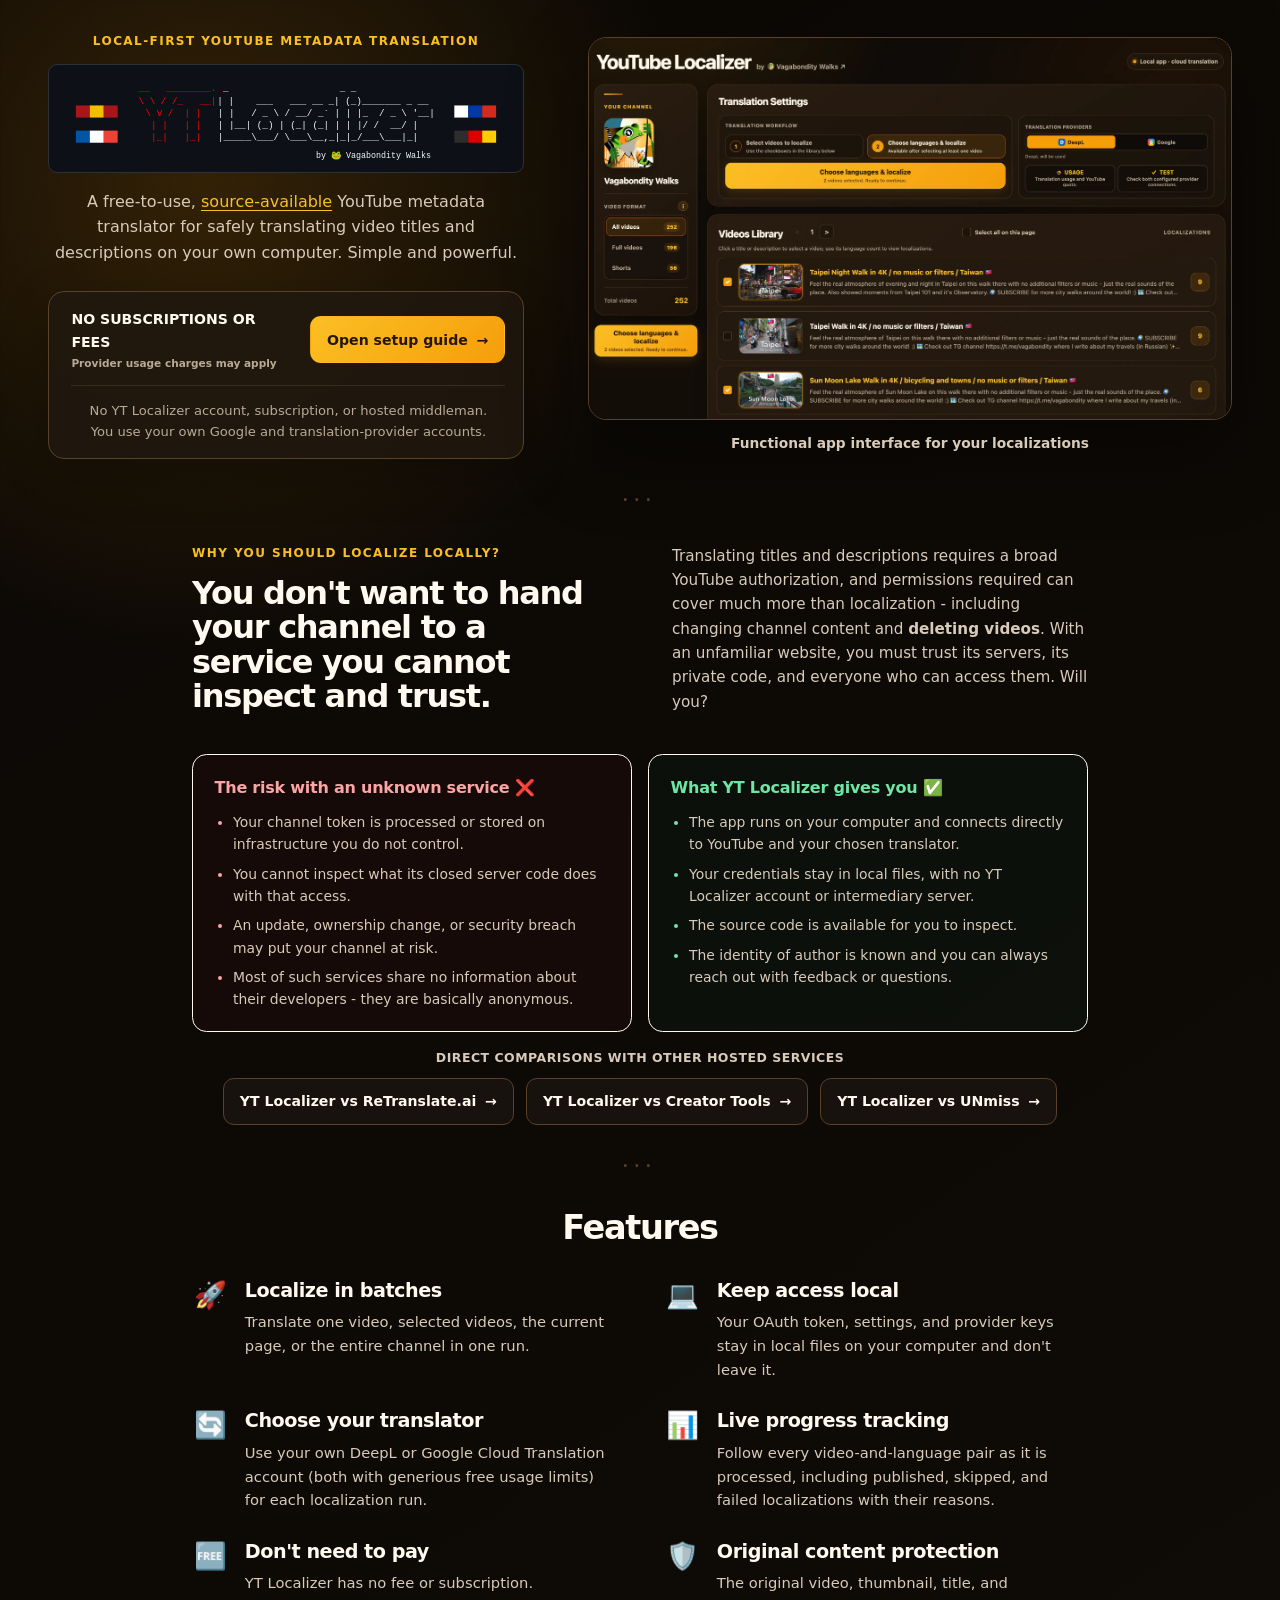
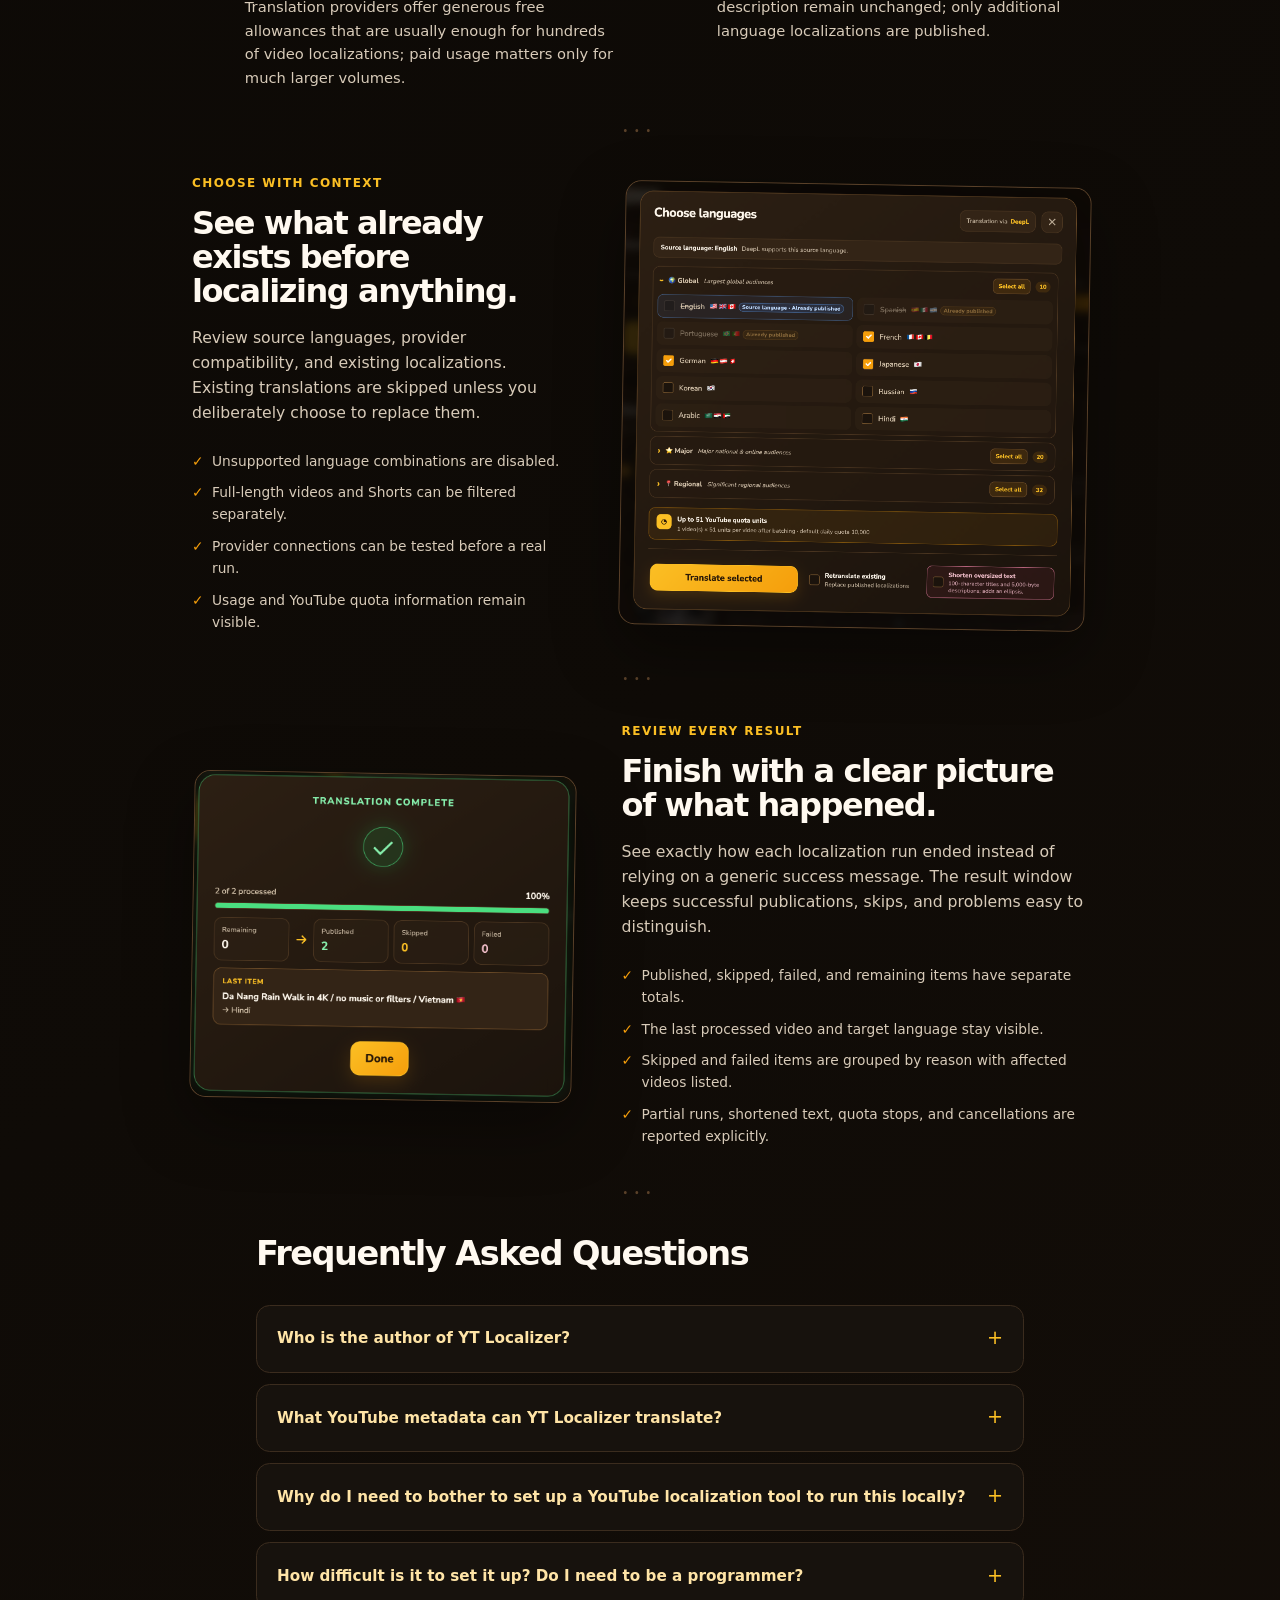
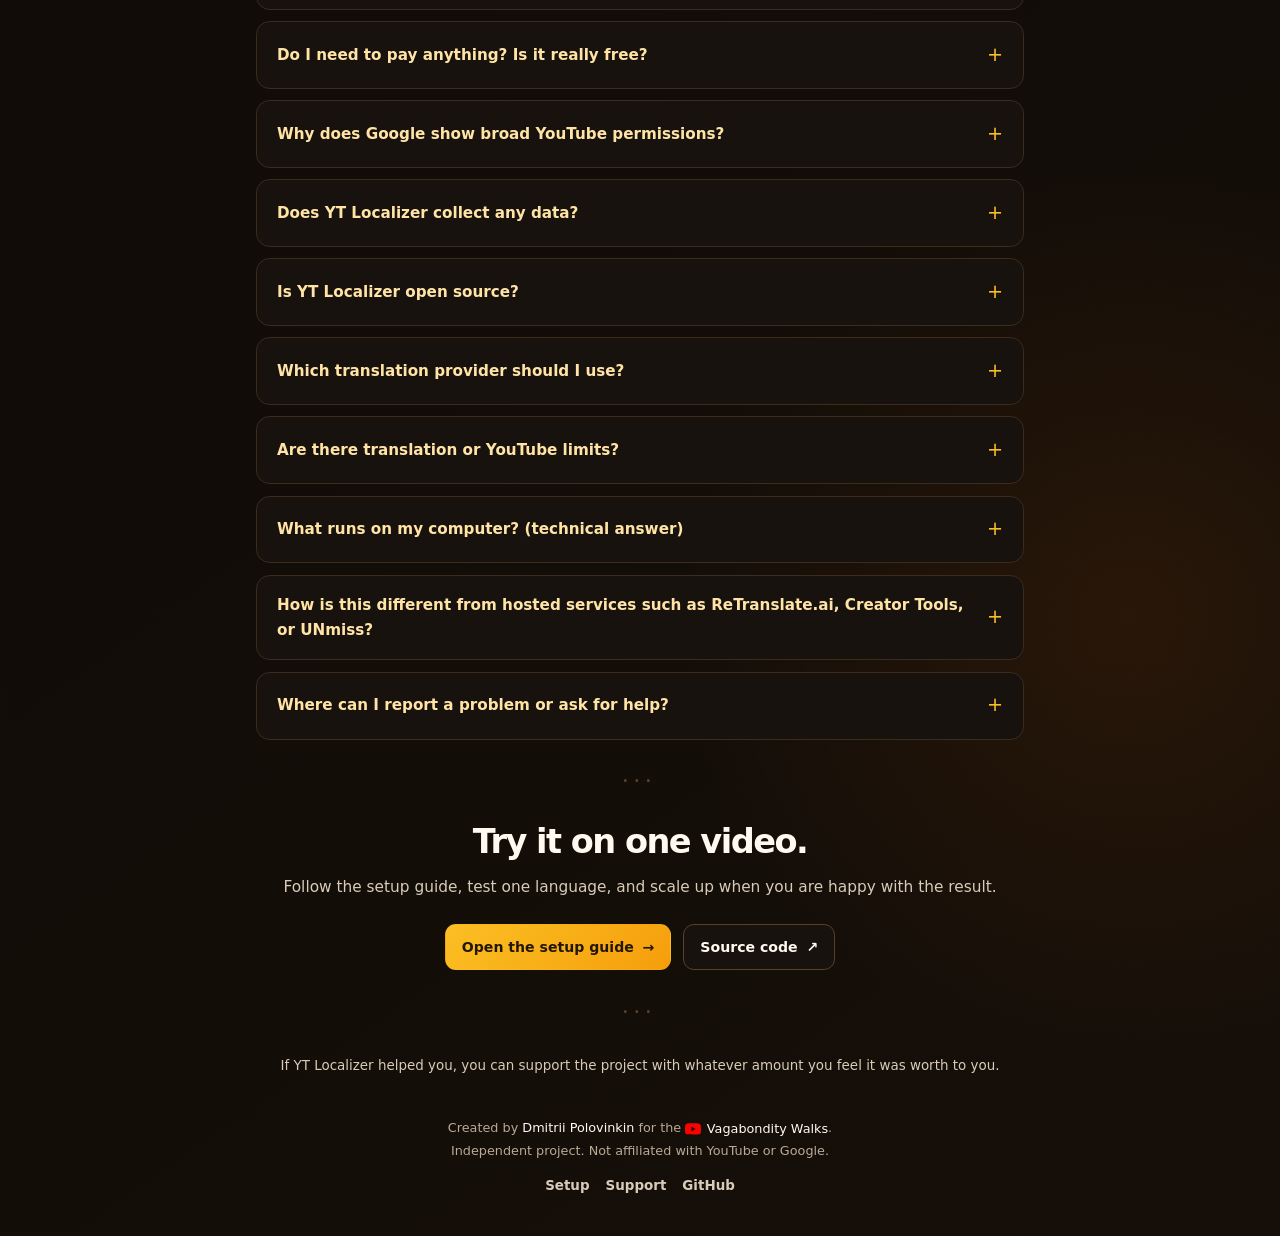
==== commit 3f29d2b7: "shorter labels" ====
--- a/website/index.html
+++ b/website/index.html
@@ -126,9 +126,9 @@
 
             <p class="comparison-links-label">Direct comparisons with other hosted services</p>
             <div class="local-comparison-action">
-                <a class="button button-secondary" href="comparison/retranslate/">YT Localizer vs ReTranslate.ai comparison <span aria-hidden="true">→</span></a>
-                <a class="button button-secondary" href="comparison/creator-tools/">YT Localizer vs Creator Tools comparison <span aria-hidden="true">→</span></a>
-                <a class="button button-secondary" href="comparison/unmiss/">YT Localizer vs UNmiss comparison <span aria-hidden="true">→</span></a>
+                <a class="button button-secondary" href="comparison/retranslate/">YT Localizer vs ReTranslate.ai <span aria-hidden="true">→</span></a>
+                <a class="button button-secondary" href="comparison/creator-tools/">YT Localizer vs Creator Tools <span aria-hidden="true">→</span></a>
+                <a class="button button-secondary" href="comparison/unmiss/">YT Localizer vs UNmiss <span aria-hidden="true">→</span></a>
             </div>
 
         </section>
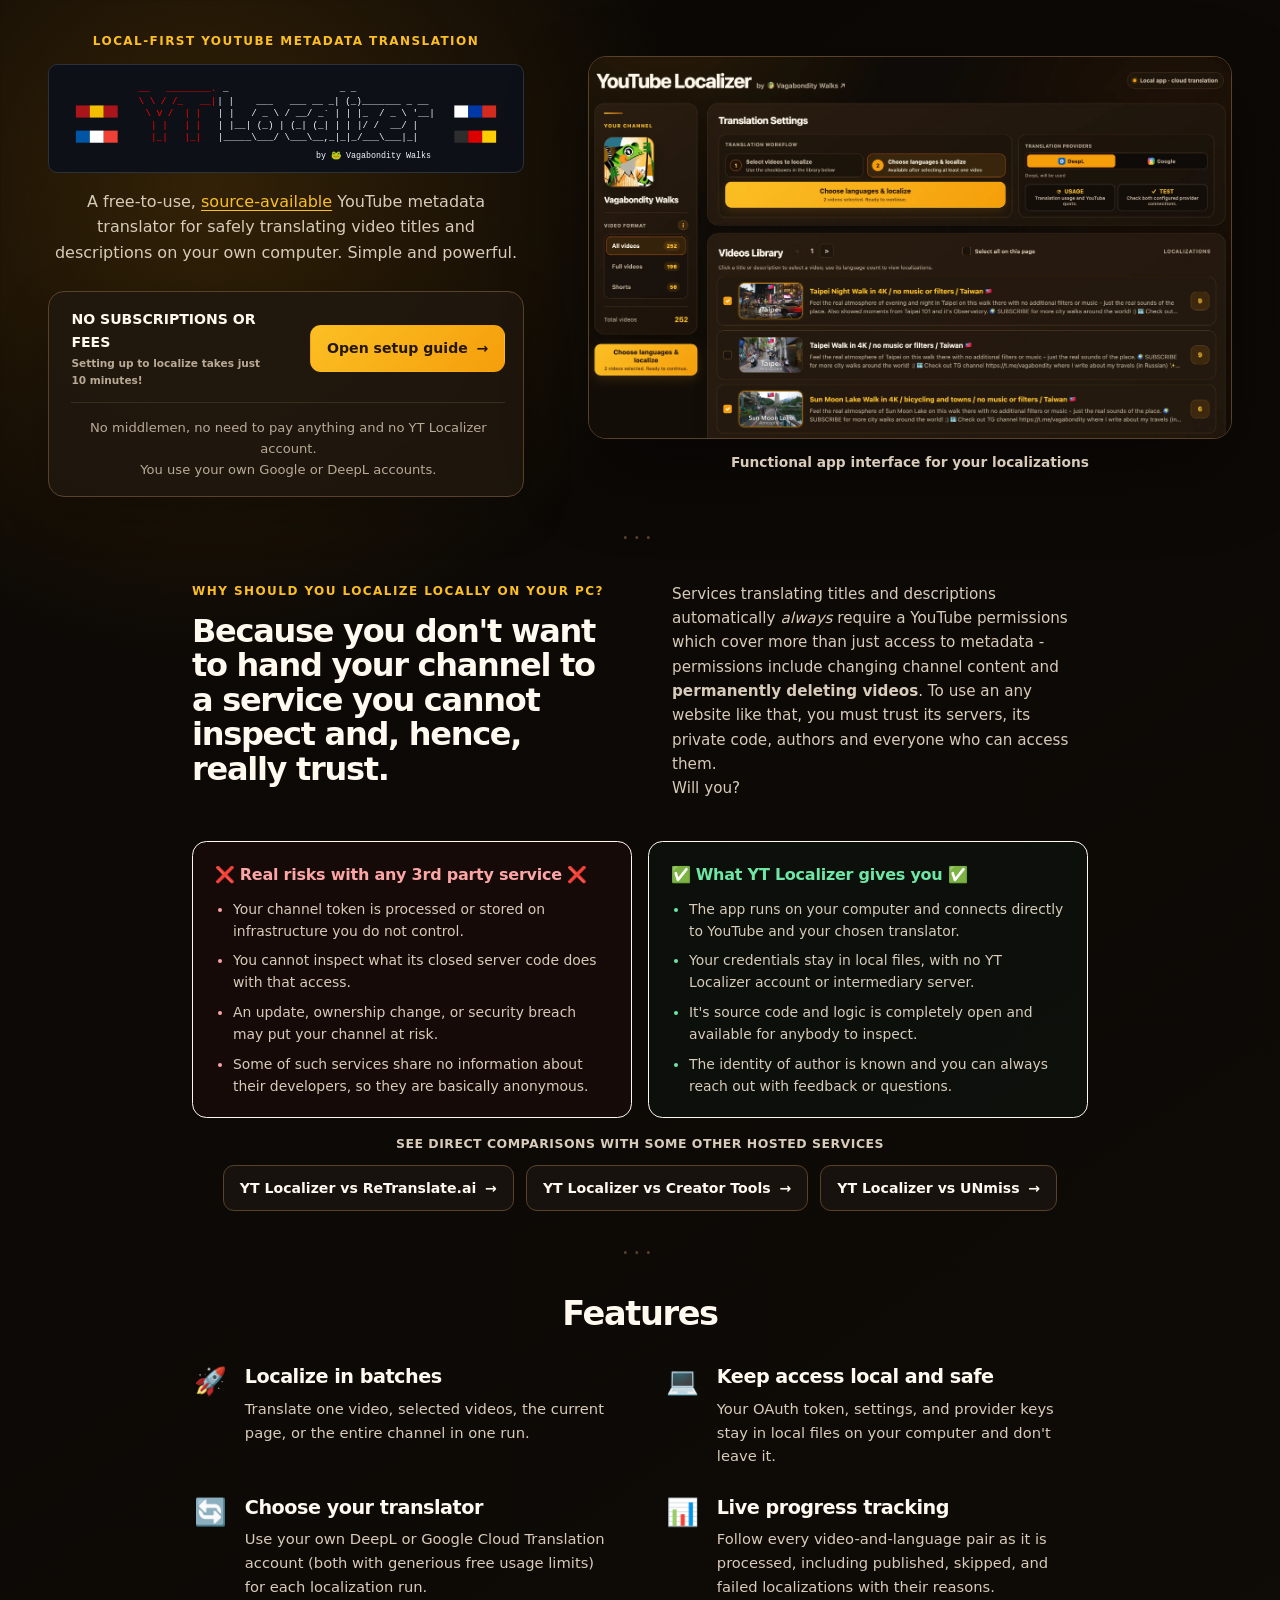
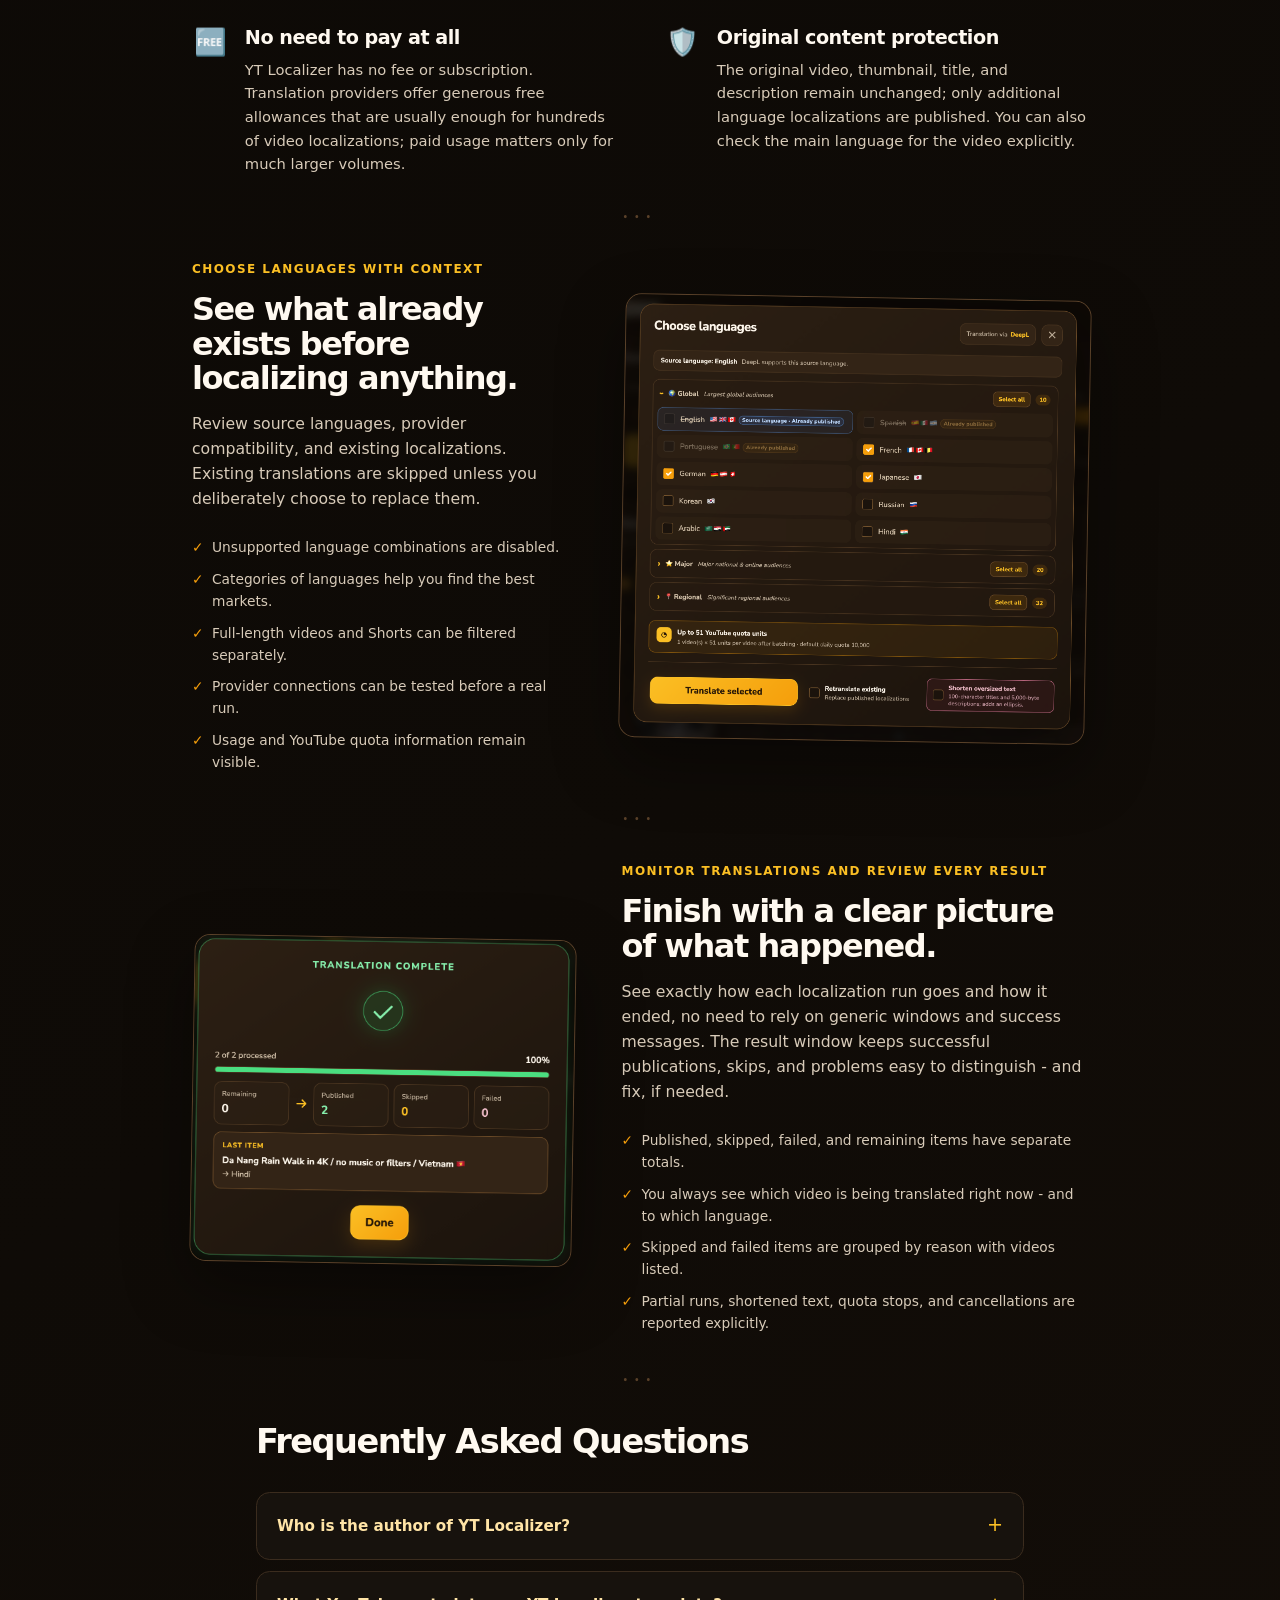
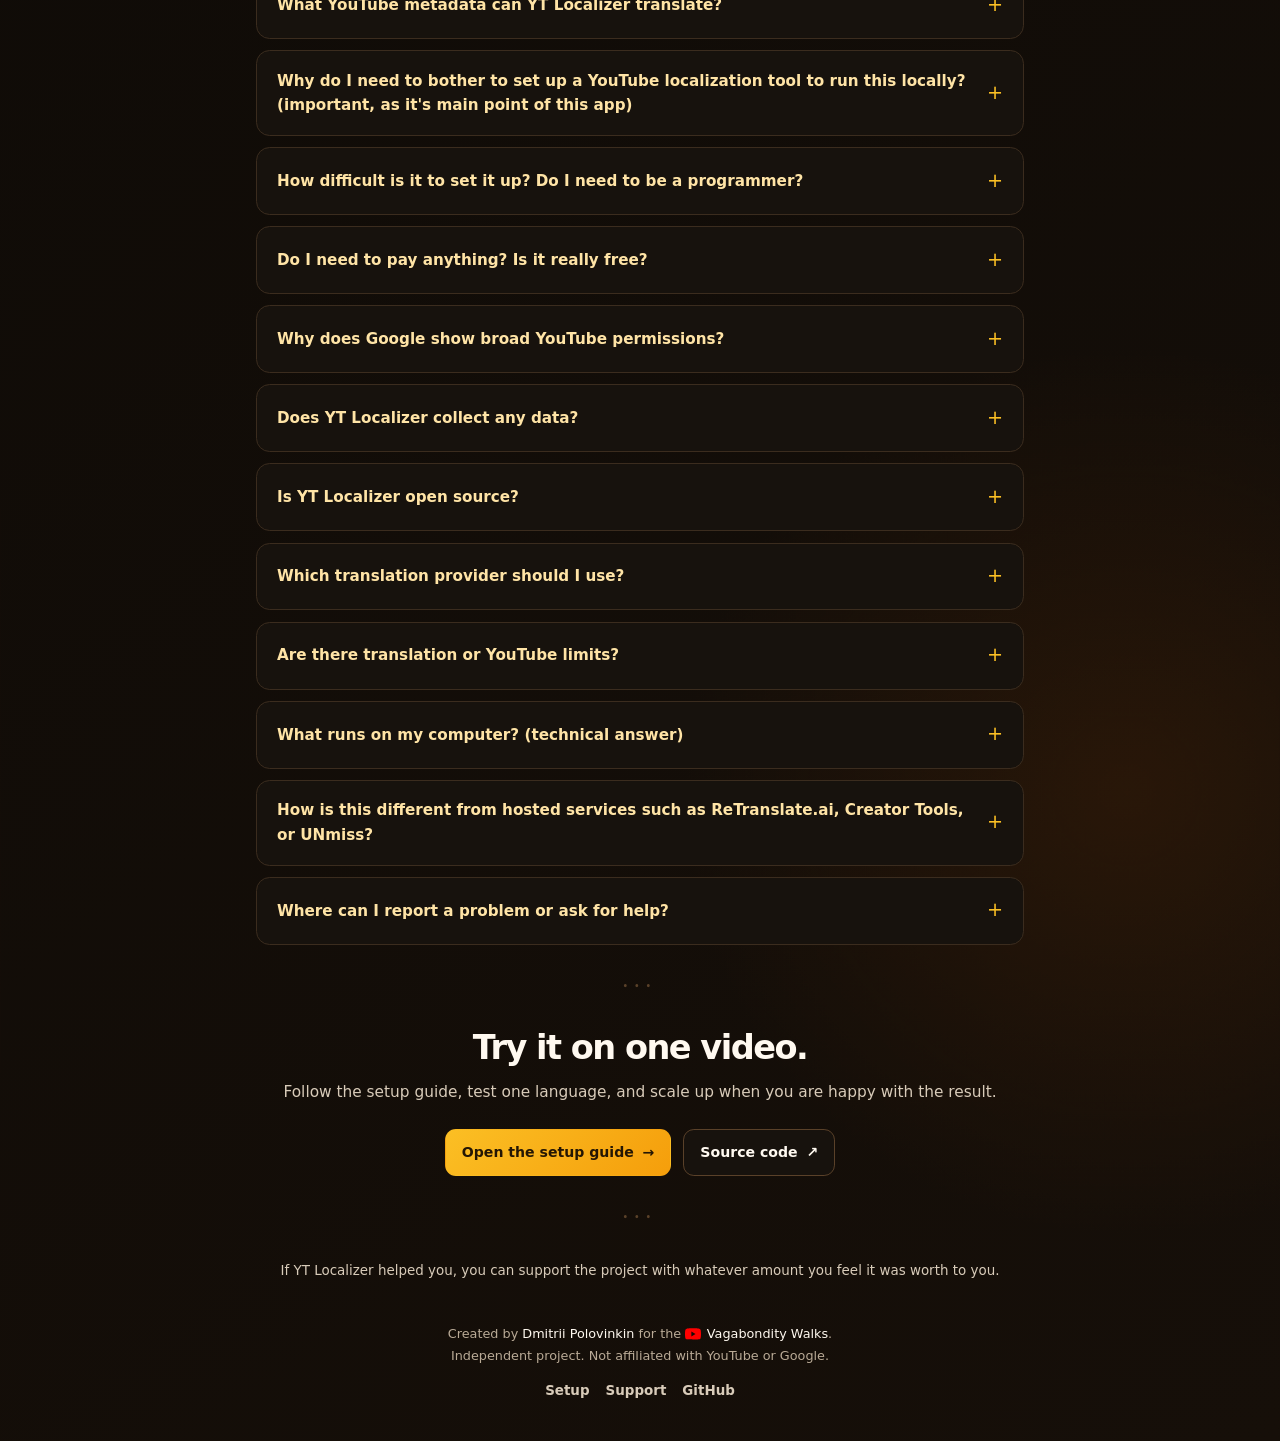
==== commit ab121427: "polishing the main page" ====
--- a/website/index.html
+++ b/website/index.html
@@ -72,10 +72,10 @@
                 </p>
                 <div class="start-panel">
                     <div class="start-value">
-                        <span>NO SUBSCRIPTIONS OR FEES<small>Provider usage charges may apply</small></span>
+                        <span>NO SUBSCRIPTIONS OR FEES<small>Setting up to localize takes just 10 minutes!</small></span>
                     </div>
                     <a class="button button-primary" href="setup/">Open setup guide <span aria-hidden="true">→</span></a>
-                    <p class="hero-note">No YT Localizer account, subscription, or hosted middleman. <br>You use your own Google and translation-provider accounts.</p>
+                    <p class="hero-note">No middlemen, no need to pay anything and no YT Localizer account. <br>You use your own Google or DeepL accounts.</p>
                 </div>
             </div>
 
@@ -95,36 +95,39 @@
         <section class="local-section" id="why-local">
             <div class="local-intro">
                 <div>
-                    <p class="eyebrow">Why you should localize locally?</p>
-                    <h2>You don't want to hand your channel to a service you cannot inspect and trust.</h2>
+                    <p class="eyebrow">Why should you localize locally on your PC?</p>
+                    <h2>Because you don't want to hand your channel to a service you cannot inspect and, hence, really trust.</h2>
                 </div>
                 <p>
-                    Translating titles and descriptions requires a broad YouTube authorization, and permissions required can cover much more than localization - including changing channel content and <b>deleting videos</b>. With an unfamiliar website, you must trust its servers, its private code, and everyone who can access them. Will you?
+                    Services translating titles and descriptions automatically <i>always</i> require a YouTube permissions
+                    which cover more than just access to metadata - permissions include changing channel content and <b>permanently deleting videos</b>. 
+                    To use an any website like that, you must trust its servers, its private code, authors and everyone who can access them. 
+                    <br>Will you?
                 </p>
             </div>
 
             <div class="local-points">
                 <article class="risk-point">
-                    <h3>The risk with an unknown service ❌</h3>
+                    <h3>❌ Real risks with any 3rd party service ❌</h3>
                     <ul>
                         <li>Your channel token is processed or stored on infrastructure you do not control.</li>
                         <li>You cannot inspect what its closed server code does with that access.</li>
                         <li>An update, ownership change, or security breach may put your channel at risk.</li>
-                        <li>Most of such services share no information about their developers - they are basically anonymous.</li>
+                        <li>Some of such services share no information about their developers, so they are basically anonymous.</li>
                     </ul>
                 </article>
                 <article class="benefit-point">
-                    <h3>What YT Localizer gives you ✅</h3>
+                    <h3>✅ What YT Localizer gives you ✅</h3>
                     <ul>
                         <li>The app runs on your computer and connects directly to YouTube and your chosen translator.</li>
                         <li>Your credentials stay in local files, with no YT Localizer account or intermediary server.</li>
-                        <li>The source code is available for you to inspect.</li>
+                        <li>It's source code and logic is completely open and available for anybody to inspect.</li>
                         <li>The identity of author is known and you can always reach out with feedback or questions.</li>
                     </ul>
                 </article>
             </div>
 
-            <p class="comparison-links-label">Direct comparisons with other hosted services</p>
+            <p class="comparison-links-label">See direct comparisons with some other hosted services</p>
             <div class="local-comparison-action">
                 <a class="button button-secondary" href="comparison/retranslate/">YT Localizer vs ReTranslate.ai <span aria-hidden="true">→</span></a>
                 <a class="button button-secondary" href="comparison/creator-tools/">YT Localizer vs Creator Tools <span aria-hidden="true">→</span></a>
@@ -148,7 +151,7 @@
                 <article>
                     <span class="feature-symbol" aria-hidden="true">💻</span>
                     <div>
-                        <h3>Keep access local</h3>
+                        <h3>Keep access local and safe</h3>
                         <p>Your OAuth token, settings, and provider keys stay in local files on your computer and don't leave it.</p>
                     </div>
                 </article>
@@ -169,7 +172,7 @@
                 <article>
                     <span class="feature-symbol" aria-hidden="true">🆓</span>
                     <div>
-                        <h3>Don't need to pay</h3>
+                        <h3>No need to pay at all</h3>
                         <p>YT Localizer has no fee or subscription. Translation providers offer generous free allowances that are usually enough for hundreds of video localizations; paid usage matters only for much larger volumes.</p>
                     </div>
                 </article>
@@ -177,7 +180,7 @@
                     <span class="feature-symbol" aria-hidden="true">🛡️</span>
                     <div>
                         <h3>Original content protection</h3>
-                        <p>The original video, thumbnail, title, and description remain unchanged; only additional language localizations are published.</p>
+                        <p>The original video, thumbnail, title, and description remain unchanged; only additional language localizations are published. You can also check the main language for the video explicitly.</p>
                     </div>
                 </article>
             </div>
@@ -186,13 +189,15 @@
 
             <div class="secondary-showcase">
                 <div class="showcase-copy">
-                    <p class="eyebrow">Choose with context</p>
+                    <p class="eyebrow">Choose languages with context</p>
                     <h2>See what already exists before localizing anything.</h2>
                     <p>
-                        Review source languages, provider compatibility, and existing localizations. Existing translations are skipped unless you deliberately choose to replace them.
+                        Review source languages, provider compatibility, and existing localizations. 
+                        Existing translations are skipped unless you deliberately choose to replace them.
                     </p>
                     <ul>
                         <li>Unsupported language combinations are disabled.</li>
+                        <li>Categories of languages help you find the best markets.</li>
                         <li>Full-length videos and Shorts can be filtered separately.</li>
                         <li>Provider connections can be tested before a real run.</li>
                         <li>Usage and YouTube quota information remain visible.</li>
@@ -222,15 +227,16 @@
                     >
                 </figure>
                 <div class="showcase-copy">
-                    <p class="eyebrow">Review every result</p>
+                    <p class="eyebrow">Monitor translations and review every result</p>
                     <h2>Finish with a clear picture of what happened.</h2>
                     <p>
-                        See exactly how each localization run ended instead of relying on a generic success message. The result window keeps successful publications, skips, and problems easy to distinguish.
+                        See exactly how each localization run goes and how it ended, no need to rely on generic windows and success messages.
+                        The result window keeps successful publications, skips, and problems easy to distinguish - and fix, if needed.
                     </p>
                     <ul>
                         <li>Published, skipped, failed, and remaining items have separate totals.</li>
-                        <li>The last processed video and target language stay visible.</li>
-                        <li>Skipped and failed items are grouped by reason with affected videos listed.</li>
+                        <li>You always see which video is being translated right now - and to which language.</li>
+                        <li>Skipped and failed items are grouped by reason with videos listed.</li>
                         <li>Partial runs, shortened text, quota stops, and cancellations are reported explicitly.</li>
                     </ul>
                 </div>
@@ -251,8 +257,8 @@
                 <details>
                     <summary>Who is the author of YT Localizer?<span aria-hidden="true">+</span></summary>
                     <div class="faq-answer">
-                        <p>YT Localizer is created by a single developer Dmitrii Polovinkin (me!). I work in IT as data engineer for 7+ years, but I'm also a content creator - I make city walk videos on my channel <a href="https://www.youtube.com/@vagabondity" target="_blank" rel="noopener noreferrer">Vagabondity Walks</a>.
-                        YT Localizer was originally created as a solution to translate my own 200+ videos to various world languages, and I realized it would be a great idea to also make it in such a way so other creators could use it too!</p>
+                        <p>YT Localizer is created by a single developer Dmitrii Polovinkin (me!). I work professionaly in IT as data engineer for 7+ years, experienced traveler, and I'm also a content creator - I make city walk videos on my channel <a href="https://www.youtube.com/@vagabondity" target="_blank" rel="noopener noreferrer">Vagabondity Walks</a>, showing atmosphere or most places I visit. Hence the name :)</p>
+                        <p>YT Localizer was originally created as a solution to translate my own 200+ videos to various world languages, as I didn't find a suitable tool - and I realized it would be a great idea to also prepare it in such a way, so other creators could use it to localize their videos too!</p>
                     </div>
                 </details>
 
@@ -260,20 +266,24 @@
                 <details>
                     <summary>What YouTube metadata can YT Localizer translate?<span aria-hidden="true">+</span></summary>
                     <div class="faq-answer">
-                        <p>This tool translates YouTube video metadata — titles and descriptions — and publishes additional language versions through YouTube's localization fields. The original video, thumbnail, source title, and source description remain unchanged.</p>
+                        <p>This app has a simple goal - it translates YouTube video metadata (titles and descriptions) and publishes additional language versions through YouTube's localization fields. 
+                            The original video, thumbnail, source title, and source description remain unchanged.</p>
                         <p>Existing localizations are skipped by default. Replacing them requires deliberately enabling the option to retranslate existing languages, which is a special feature and toggle we have.</p>
-                    </div>
-                </details>
-
-                <details>
-                    <summary>Why do I need to bother to set up a YouTube localization tool to run this locally?<span aria-hidden="true">+</span></summary>
-                    <div class="faq-answer">
-                        <p>If you are a content creator, YouTube channel may be your profession, creative archive, or a project built over years - it's an important and valuable project. 
-                            But YouTube does not provide a permission limited only to title and description localizations.</p>
-                        <p class="permission-warning"><strong>And this is mportant:</strong> the authorization which is used to update video metadata also includes permission to permanently delete videos from your channel. It will ask for a permission to literally "see, edit andp ermanently delete" YouTube videos, ratings, comments and captions".</p>
-                        <p>Me personally, as a creator too, I would never give such an access to any third-party tool.
-                            But YT Localizer lets you create and manage everything yourself - so you are not giving some other random app any the access to your channel.
-                            The app runs only on your own computer and connects directly to YouTube and the translation provider you choose, without giving any hosted YT Localizer service access to your channel, which you can't control.</p>
+                        <p>For now, YT Localizer by Vagabondity doesn't have localization for anything other than titles and descriptions.</p>
+                    </div>
+                </details>
+
+                <details>
+                    <summary>Why do I need to bother to set up a YouTube localization tool to run this locally? (important, as it's main point of this app)<span aria-hidden="true">+</span></summary>
+                    <div class="faq-answer">
+                        <p>The answer is very simple to me. If you are a content creator, YouTube channel is an important and valuable project to you - it may be a creative archive, a project built over years - or even your whole profession!
+                            You then have to know, that YouTube does not provide a permission limited only to title and description localizations.</p>
+                        <p class="permission-warning"><strong>This is important:</strong> the authorization which is used to update video metadata also includes permission to change your content and <b>permanently delete videos from your channel</b>. 
+                            All such services will ask you to log in with a permission to, quoting here: "see, edit and permanently delete" YouTube videos, ratings, comments and captions".</p>
+                        <p>Me personally, as a creator too, I would never give such an access to any third-party tool. Sure, most likely they will not do anything bad or delete your videos.
+                            But firstly - you still can't be sure. And secondly - they may not have this right now, but there is no guarantee that it will stay this way - it can change without notice if owners change, or there is a security breach in a service. And all of services which do this, which I've seen - I don't trust them.</p>
+                        <p>So YT Localizer solves this problem, as it lets you create and manage everything yourself, which is not hard to do, really! Using this app, you will not give any random hosted service, which you can't check control, a potentially very destructive the access to your channel.
+                            The app runs only on your own computer and connects directly to YouTube and the translation provider you choose. You literally connect to your own instance of Google Cloud, to your own app instance!</p>
                     </div>
                 </details>
 
@@ -281,17 +291,21 @@
                 <details>
                     <summary>How difficult is it to set it up? Do I need to be a programmer?<span aria-hidden="true">+</span></summary>
                     <div class="faq-answer">
-                        <p>Not hard at all actually, it usually takes about 10 minutes and <b>requires no developer or IT experience!</b> Most of the time is spent creating your own Google Cloud project, OAuth client, and translation-provider access.</p>
-                        <p>It's a necessary steps to ensure only use have and access and control of your channel. After setup, starting the app only takes one Terminal command. The <a href="setup/">step-by-step setup guide</a> includes separate clear instructions for macOS and Windows.</p>
+                        <p>Not hard at all actually, it usually takes about 10 minutes and <b>requires no developer or IT experience!</b> Most of the time is spent creating your own Google Cloud project, OAuth client, and translation-provider access. If you don't know what it means - it's not a big deal and setup will explain every step.</p>
+                        <p>But those steps are necessary to ensure only use have the access and control of your channel, nobody else. And after setup, starting the app only takes a single Terminal command. 
+                            The <a href="setup/">step-by-step setup guide</a> includes separate clear instructions for macOS and Windows.</p>
                     </div>
                 </details>
 
                 <details>
                     <summary> Do I need to pay anything? Is it really free?<span aria-hidden="true">+</span></summary>
                     <div class="faq-answer">
-                        <p>Yes, it's free! You don't have to pay anything to use YT Localizer to it's fullest extent! It has no purchase price, no subscription fee (do you really need another one in your life?), or any app-imposed limits!
-                            Translation providers offer generous free allowances that are usually enough for literally hundreds of video localizations - and me, a YT Localizer developer myself used this tool to make those translations for my own channel.</p>
-                        <p>But overall - getting started and using the app at normal volumes is effectively completely free for you. You only need to consider paid provider usage when translating at much larger volumes. Provider plans and free allowances can change, so check the current terms of the plan you choose before starting a large batch.</p>
+                        <p>Yes, it's totally free! You don't have to pay anything to use YT Localizer to it's fullest extent! 
+                            It has no purchase price, no subscription fee (do you really need another one in your life?), or any app-imposed limits which basically all third-party services have!
+                            Translation providers offer generous free allowances that are usually enough for literally many hundreds of video localizations (with just DeepL you'll have a million symbols for free). 
+                            Me, a YT Localizer developer myself used this tool to make several thousands translations for my own channel.</p>
+                        <p>But overall - getting started and using the app at normal volumes is effectively completely free for you. 
+                            You only may need to consider paid provider usage when translating at much larger volumes, and it may be required for some channels. Provider plans and free allowances can change, so check the current terms of the plan you choose before starting a large batch.</p>
                     </div>
                 </details>
 
@@ -307,7 +321,7 @@
                 <details>
                     <summary>Does YT Localizer collect any data?<span aria-hidden="true">+</span></summary>
                     <div class="faq-answer">
-                        <p><b>No.</b> YT Localizer has no built-in analytics or telemetry and does not send usage information, channel details, credentials, or translation history to a YT Localizer server or any server whatsoever.</p>
+                        <p><b>No.</b> YT Localizer has no built-in analytics or telemetry (again, you can check the code) and does not send usage information, channel details, credentials, or translation history to a YT Localizer server or any server whatsoever.</p>
                         <p>Usage counters and application settings are stored locally on your computer. Only the data required to perform a localization is sent directly to the services you configure: your chosen translation provider and YouTube itself.</p>
                     </div>
                 </details>
@@ -315,7 +329,9 @@
                 <details>
                     <summary>Is YT Localizer open source?<span aria-hidden="true">+</span></summary>
                     <div class="faq-answer">
-                        <p>It is <strong>source-available, free-to-use proprietary software</strong>, but not open source under the OSI definition. The source is public so you can inspect how credentials and YouTube access are handled. You may download and run the unmodified app at no charge for channels you own or are authorized to manage. But redistribution, resale, rebranding, modified releases, competing products, and offering it as a hosted service are restricted. Your translations and other output remain yours to use and monetize.</p>
+                        <p>It is <strong>source-available, free-to-use proprietary software</strong>, but not open source under the OSI definition. What it means, is that the source is public so you can inspect the logic and how credentials and YouTube access are handled. 
+                            You may download and run the unmodified app at no charge for channels you own or are authorized to manage. 
+                            But redistribution, resale, rebranding, modified releases, competing products, and offering it as a hosted service are restricted. Your translations and other output remain yours to use and monetize.</p>
                         <p><a href="https://github.com/Polovinkin/Vagabondity-YouTube-Localizer/blob/main/LICENSE" target="_blank" rel="noopener noreferrer">Read the complete license <span aria-hidden="true">↗</span></a></p>
                     </div>
                 </details>
@@ -323,7 +339,8 @@
                 <details>
                     <summary>Which translation provider should I use?<span aria-hidden="true">+</span></summary>
                     <div class="faq-answer">
-                        <p>DeepL is the simplest starting option because it requires only an API key. Google Cloud Translation is also supported and uses a service-account JSON key with billing enabled in your Google Cloud project.</p>
+                        <p>DeepL is the simplest starting option because it requires only an API key, has a big free allowance and you don't even have to connect your bank card there. 
+                            Google Cloud Translation is also supported and uses a service-account JSON key, but you have to have billing enabled in your Google Cloud project to use it (we have a protection inside an app to make sure you won't go over the limit).</p>
                         <p>You can configure either provider or both, test their connections, and select the provider for each localization run.</p>
                     </div>
                 </details>
@@ -331,10 +348,14 @@
                 <details>
                     <summary>Are there translation or YouTube limits?<span aria-hidden="true">+</span></summary>
                     <div class="faq-answer">
-                        <p>YT Localizer does not impose a permanent usage cap. Translation volume depends on your provider plan. For Google Cloud Translation, a local safety limit stops requests at 490,000 characters per month by default; you can disable it in the app's Usage section to allow paid translations.</p>
+                        <p>YT Localizer does not impose any usage cap. Translation volume depends on your provider plan. For Google Cloud Translation, a local safety limit stops requests at 490,000 characters per month by default; you can disable it in the app's Usage section to allow paid translations.</p>
                         <p>Publishing depends on your YouTube Data API quota. The standard allowance is 10,000 units per day, although your project may have a different limit. YT Localizer uses about 51 units per selected video when publishing a localization batch.</p>
-                        <p>Check your current limits and usage: <a href="https://www.deepl.com/your-account/keys" target="_blank" rel="noopener noreferrer">DeepL API keys &amp; limits <span aria-hidden="true">↗</span></a>, <a href="https://console.cloud.google.com/iam-admin/quotas?service=translate.googleapis.com" target="_blank" rel="noopener noreferrer">Google Translation quotas &amp; limits <span aria-hidden="true">↗</span></a>, <a href="https://console.cloud.google.com/apis/api/youtube.googleapis.com/quotas" target="_blank" rel="noopener noreferrer">YouTube exact usage &amp; quota <span aria-hidden="true">↗</span></a>, and <a href="https://developers.google.com/youtube/v3/determine_quota_cost" target="_blank" rel="noopener noreferrer">YouTube quota costs <span aria-hidden="true">↗</span></a>.</p>
-                        <p>If the YouTube quota is exhausted, the app enters a limited mode, keeps cached channel data available, shows the expected reset time, and lets you reconnect after access is restored.</p>
+                        <p>Check your current limits and usage: 
+                            <a href="https://www.deepl.com/your-account/keys" target="_blank" rel="noopener noreferrer">DeepL API keys &amp; limits <span aria-hidden="true">↗</span></a>, 
+                            <a href="https://console.cloud.google.com/iam-admin/quotas?service=translate.googleapis.com" target="_blank" rel="noopener noreferrer">Google Translation quotas &amp; limits <span aria-hidden="true">↗</span></a>, 
+                            <a href="https://console.cloud.google.com/apis/api/youtube.googleapis.com/quotas" target="_blank" rel="noopener noreferrer">YouTube exact usage &amp; quota <span aria-hidden="true">↗</span></a>, 
+                            and <a href="https://developers.google.com/youtube/v3/determine_quota_cost" target="_blank" rel="noopener noreferrer">YouTube quota costs <span aria-hidden="true">↗</span></a>.</p>
+                        <p>If the YouTube quota is exhausted, the app enters a <i>limited mode</i>, keeps cached channel data available, shows the expected reset time, and lets you reconnect after access is restored.</p>
                     </div>
                 </details>
 
@@ -359,7 +380,8 @@
                             <li><strong>Limits:</strong> the app has no subscription or app-imposed translation cap; provider and YouTube quotas still apply.</li>
                             <li><strong>Workflow:</strong> it supports multi-video batches, provider compatibility checks, and detailed results for every attempted localization.</li>
                         </ul>
-                        <p>The tradeoff is that you must complete the one-time local setup yourself. YT Localizer also focuses specifically on video titles and descriptions; it does not translate subtitles, channel metadata, or playlist metadata.</p>
+                        <p>The tradeoff here is that you have to complete the one-time local setup yourself. 
+                            YT Localizer also focuses specifically on video titles and descriptions; it does not translate subtitles, channel metadata, or playlist metadata. It also doesn't have some functionality that some of those apps have (which I personally don't really see as necessary).</p>
                         <p><a href="comparison/retranslate/">Compare with ReTranslate.ai <span aria-hidden="true">→</span></a></p>
                         <p><a href="comparison/creator-tools/">Compare with Creator Tools <span aria-hidden="true">→</span></a></p>
                         <p><a href="comparison/unmiss/">Compare with UNmiss <span aria-hidden="true">→</span></a></p>
